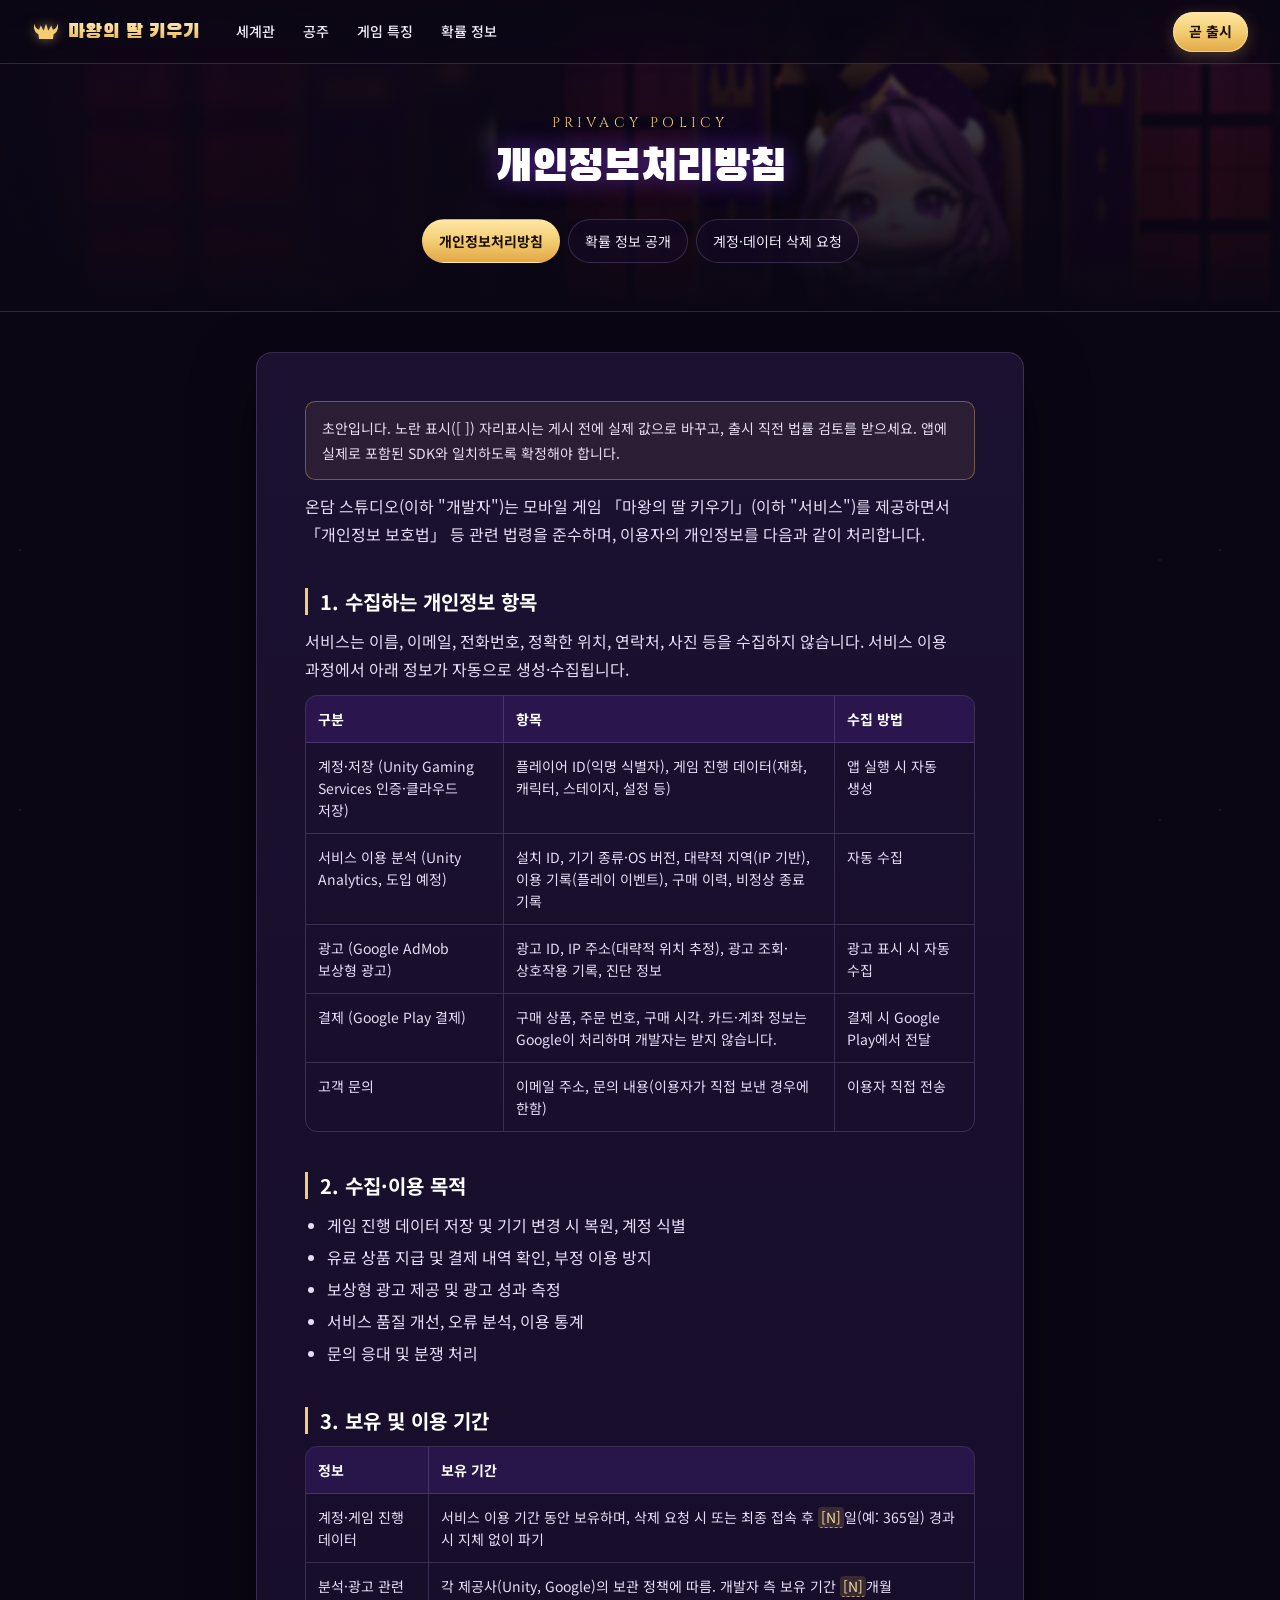
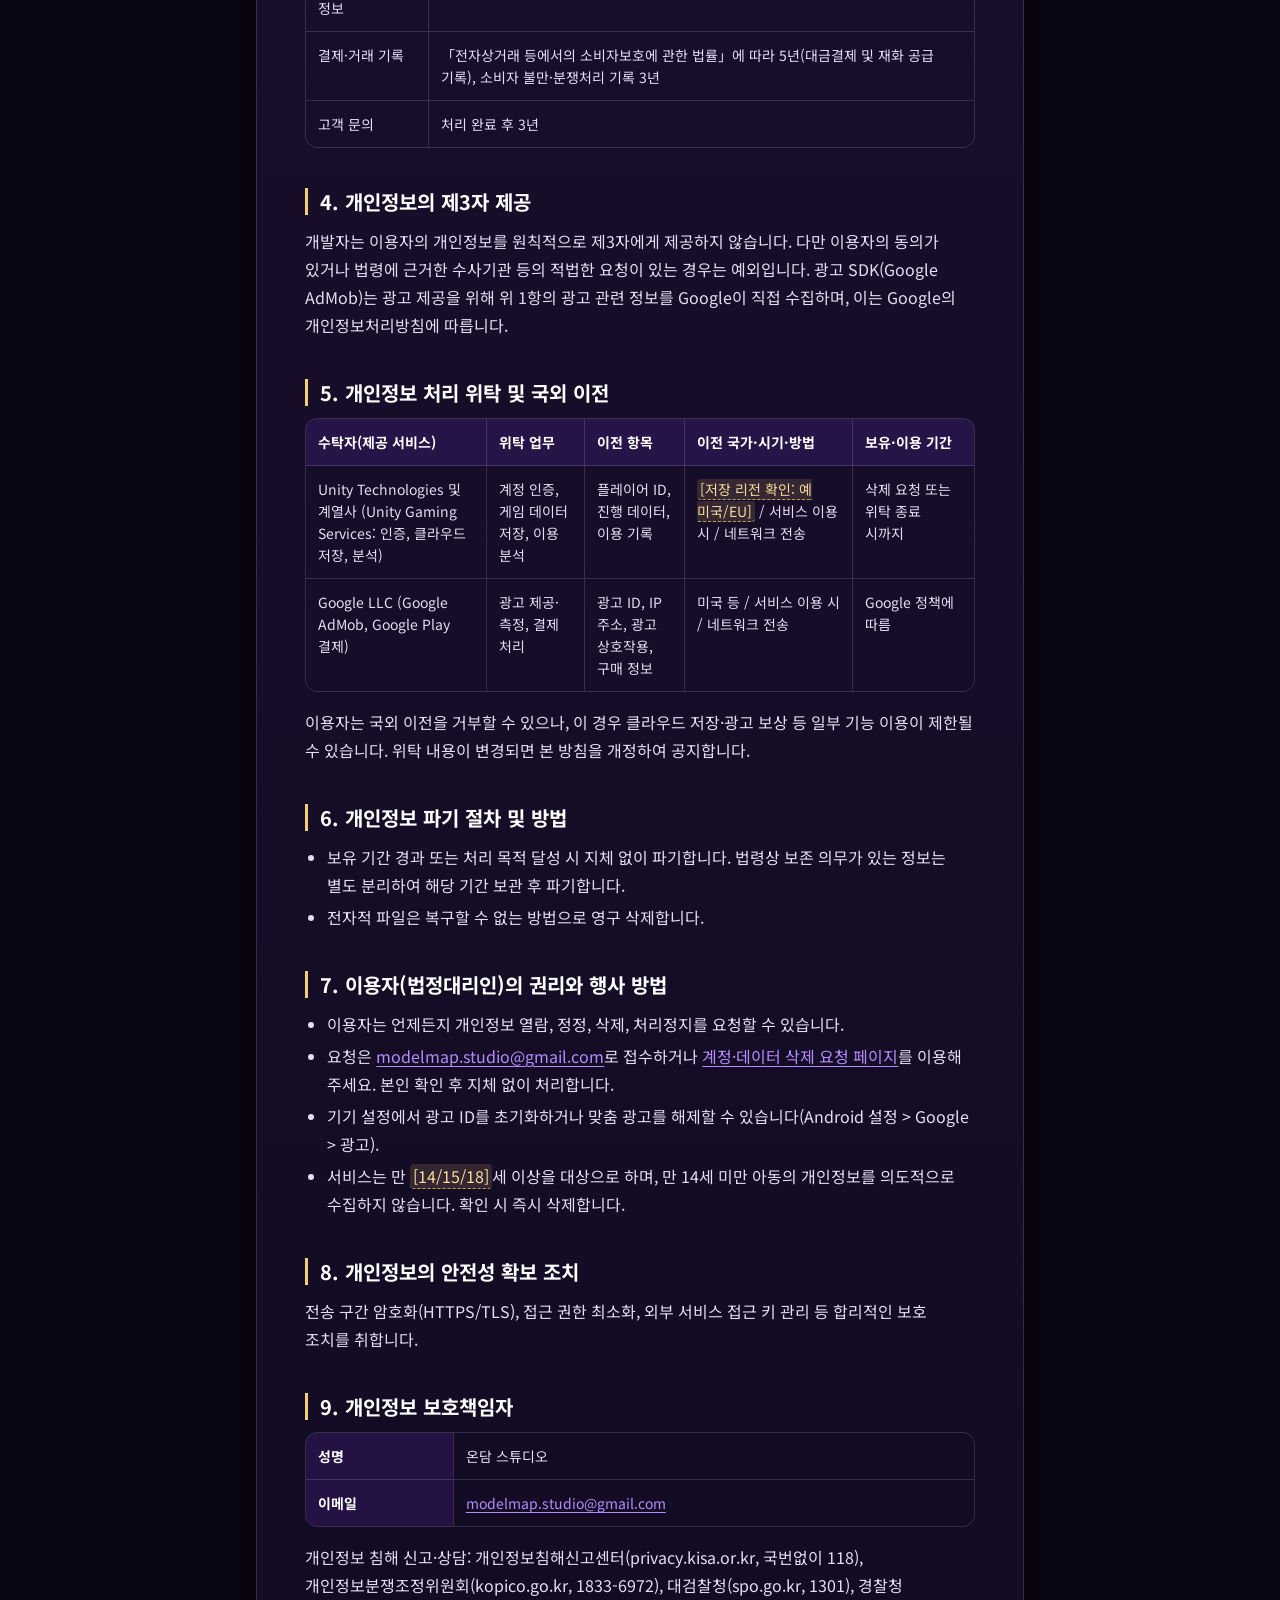
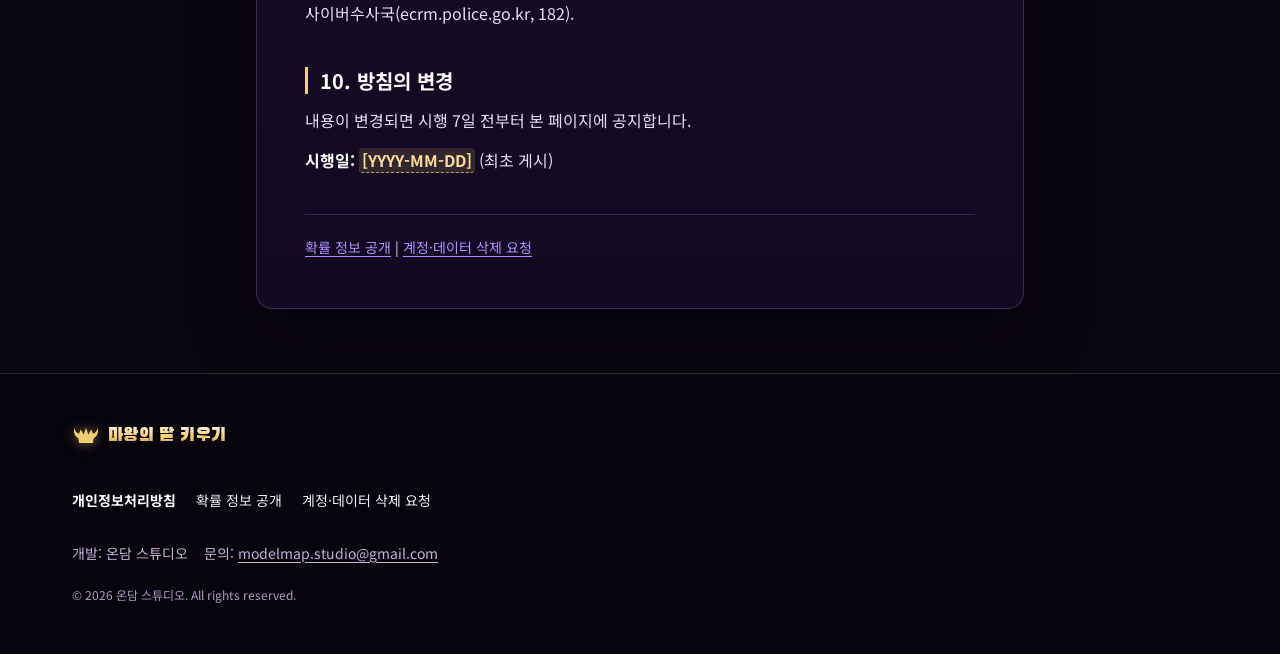
==== privacy.html @ dd0bdca5 "마왕의 딸 키우기 공식 사이트 첫 게시 Co-Authored-By: Claude Opus 5.5 <noreply@anthropic.com>" ====
<!doctype html>
<html lang="ko">
<head>
<meta charset="utf-8">
<meta name="viewport" content="width=device-width,initial-scale=1">
<meta name="color-scheme" content="dark">
<meta name="theme-color" content="#0b0614">
<title>개인정보처리방침 - 마왕의 딸 키우기</title>
<link rel="preconnect" href="https://fonts.googleapis.com">
<link rel="preconnect" href="https://fonts.gstatic.com" crossorigin>
<link rel="stylesheet" href="https://fonts.googleapis.com/css2?family=Black+Han+Sans&amp;family=Cinzel:wght@600&amp;family=Noto+Sans+KR:wght@400;500;700&amp;display=swap">
<link rel="stylesheet" href="style.css">
</head>
<body>
<a class="skip-link" href="#doc">본문 바로가기</a>
<div class="stardust" aria-hidden="true"></div>

<header class="top-nav">
  <div class="top-nav__inner">
    <a class="brand" href="index.html" aria-label="마왕의 딸 키우기 홈">
      <svg viewBox="0 0 48 32" fill="currentColor" aria-hidden="true"><path d="M4 2c1 6 4 9 8 10l3-7 5 9 4-12 4 12 5-9 3 7c4-1 7-4 8-10 2 8-1 15-7 18l-1 8H12l-1-8C5 17 2 10 4 2z"/></svg>
      <span>마왕의 딸 키우기</span>
    </a>
    <nav aria-label="주 메뉴">
      <ul class="top-nav__menu">
        <li><a href="index.html#story">세계관</a></li>
        <li><a href="index.html#princess">공주</a></li>
        <li><a href="index.html#features">게임 특징</a></li>
        <li><a href="probability.html">확률 정보</a></li>
      </ul>
    </nav>
    <details class="nav-toggle">
      <summary aria-label="메뉴 열기"><svg viewBox="0 0 24 24" fill="none" stroke="currentColor" stroke-width="2" stroke-linecap="round" aria-hidden="true"><path d="M4 7h16M4 12h16M4 17h16"/></svg></summary>
      <ul>
        <li><a href="index.html">홈</a></li>
        <li><a href="index.html#features">게임 특징</a></li>
        <li><a href="probability.html">확률 정보</a></li>
        <li><a href="privacy.html">개인정보처리방침</a></li>
      </ul>
    </details>
    <div class="top-nav__cta"><a class="btn-gold" href="index.html#download">곧 출시</a></div>
  </div>
</header>

<main id="main">
  <section class="sub-kv" aria-labelledby="doc-title">
    <div class="sub-kv__bg"><img src="img/keyvisual.jpg" width="1920" height="1080" alt=""></div>
    <div class="wrap">
      <span class="sub-kv__en">Privacy Policy</span>
      <h1 id="doc-title" class="screen-title">개인정보처리방침</h1>
      <nav aria-label="정책 문서">
      <ul class="sub-tabs">
        <li><a href="privacy.html" aria-current="page">개인정보처리방침</a></li>
        <li><a href="probability.html">확률 정보 공개</a></li>
        <li><a href="delete-account.html">계정·데이터 삭제 요청</a></li>
      </ul>
      </nav>
    </div>
  </section>
  <div class="legal-wrap">
    <article id="doc" class="legal" aria-labelledby="doc-title">
<!-- 본문 시작: 1차본과 동일 (지정 자리표시 [개발자명]·[이메일]만 채움) -->
<p class="callout" role="note">초안입니다. 노란 표시([ ]) 자리표시는 게시 전에 실제 값으로 바꾸고, 출시 직전 법률 검토를 받으세요. 앱에 실제로 포함된 SDK와 일치하도록 확정해야 합니다.</p>
<p>온담 스튜디오(이하 "개발자")는 모바일 게임 「마왕의 딸 키우기」(이하 "서비스")를 제공하면서 「개인정보 보호법」 등 관련 법령을 준수하며, 이용자의 개인정보를 다음과 같이 처리합니다.</p>

<h2>1. 수집하는 개인정보 항목</h2>
<p>서비스는 이름, 이메일, 전화번호, 정확한 위치, 연락처, 사진 등을 수집하지 않습니다. 서비스 이용 과정에서 아래 정보가 자동으로 생성·수집됩니다.</p>
<div class="table-scroll" tabindex="0" role="region" aria-label="표"><table>
<tr><th>구분</th><th>항목</th><th>수집 방법</th></tr>
<tr><td>계정·저장 (Unity Gaming Services 인증·클라우드 저장)</td><td>플레이어 ID(익명 식별자), 게임 진행 데이터(재화, 캐릭터, 스테이지, 설정 등)</td><td>앱 실행 시 자동 생성</td></tr>
<tr><td>서비스 이용 분석 (Unity Analytics, 도입 예정)</td><td>설치 ID, 기기 종류·OS 버전, 대략적 지역(IP 기반), 이용 기록(플레이 이벤트), 구매 이력, 비정상 종료 기록</td><td>자동 수집</td></tr>
<tr><td>광고 (Google AdMob 보상형 광고)</td><td>광고 ID, IP 주소(대략적 위치 추정), 광고 조회·상호작용 기록, 진단 정보</td><td>광고 표시 시 자동 수집</td></tr>
<tr><td>결제 (Google Play 결제)</td><td>구매 상품, 주문 번호, 구매 시각. 카드·계좌 정보는 Google이 처리하며 개발자는 받지 않습니다.</td><td>결제 시 Google Play에서 전달</td></tr>
<tr><td>고객 문의</td><td>이메일 주소, 문의 내용(이용자가 직접 보낸 경우에 한함)</td><td>이용자 직접 전송</td></tr>
</table></div>

<h2>2. 수집·이용 목적</h2>
<ul><li>게임 진행 데이터 저장 및 기기 변경 시 복원, 계정 식별</li><li>유료 상품 지급 및 결제 내역 확인, 부정 이용 방지</li><li>보상형 광고 제공 및 광고 성과 측정</li><li>서비스 품질 개선, 오류 분석, 이용 통계</li><li>문의 응대 및 분쟁 처리</li></ul>

<h2>3. 보유 및 이용 기간</h2>
<div class="table-scroll" tabindex="0" role="region" aria-label="표"><table>
<tr><th>정보</th><th>보유 기간</th></tr>
<tr><td>계정·게임 진행 데이터</td><td>서비스 이용 기간 동안 보유하며, 삭제 요청 시 또는 최종 접속 후 <span class="ph">[N]</span>일(예: 365일) 경과 시 지체 없이 파기</td></tr>
<tr><td>분석·광고 관련 정보</td><td>각 제공사(Unity, Google)의 보관 정책에 따름. 개발자 측 보유 기간 <span class="ph">[N]</span>개월</td></tr>
<tr><td>결제·거래 기록</td><td>「전자상거래 등에서의 소비자보호에 관한 법률」에 따라 5년(대금결제 및 재화 공급 기록), 소비자 불만·분쟁처리 기록 3년</td></tr>
<tr><td>고객 문의</td><td>처리 완료 후 3년</td></tr>
</table></div>

<h2>4. 개인정보의 제3자 제공</h2>
<p>개발자는 이용자의 개인정보를 원칙적으로 제3자에게 제공하지 않습니다. 다만 이용자의 동의가 있거나 법령에 근거한 수사기관 등의 적법한 요청이 있는 경우는 예외입니다. 광고 SDK(Google AdMob)는 광고 제공을 위해 위 1항의 광고 관련 정보를 Google이 직접 수집하며, 이는 Google의 개인정보처리방침에 따릅니다.</p>

<h2>5. 개인정보 처리 위탁 및 국외 이전</h2>
<div class="table-scroll" tabindex="0" role="region" aria-label="표"><table class="wide">
<tr><th>수탁자(제공 서비스)</th><th>위탁 업무</th><th>이전 항목</th><th>이전 국가·시기·방법</th><th>보유·이용 기간</th></tr>
<tr><td>Unity Technologies 및 계열사 (Unity Gaming Services: 인증, 클라우드 저장, 분석)</td><td>계정 인증, 게임 데이터 저장, 이용 분석</td><td>플레이어 ID, 진행 데이터, 이용 기록</td><td><span class="ph">[저장 리전 확인: 예 미국/EU]</span> / 서비스 이용 시 / 네트워크 전송</td><td>삭제 요청 또는 위탁 종료 시까지</td></tr>
<tr><td>Google LLC (Google AdMob, Google Play 결제)</td><td>광고 제공·측정, 결제 처리</td><td>광고 ID, IP 주소, 광고 상호작용, 구매 정보</td><td>미국 등 / 서비스 이용 시 / 네트워크 전송</td><td>Google 정책에 따름</td></tr>
</table></div>
<p>이용자는 국외 이전을 거부할 수 있으나, 이 경우 클라우드 저장·광고 보상 등 일부 기능 이용이 제한될 수 있습니다. 위탁 내용이 변경되면 본 방침을 개정하여 공지합니다.</p>

<h2>6. 개인정보 파기 절차 및 방법</h2>
<ul><li>보유 기간 경과 또는 처리 목적 달성 시 지체 없이 파기합니다. 법령상 보존 의무가 있는 정보는 별도 분리하여 해당 기간 보관 후 파기합니다.</li><li>전자적 파일은 복구할 수 없는 방법으로 영구 삭제합니다.</li></ul>

<h2>7. 이용자(법정대리인)의 권리와 행사 방법</h2>
<ul><li>이용자는 언제든지 개인정보 열람, 정정, 삭제, 처리정지를 요청할 수 있습니다.</li><li>요청은 <a href="mailto:modelmap.studio@gmail.com">modelmap.studio@gmail.com</a>로 접수하거나 <a href="delete-account.html">계정·데이터 삭제 요청 페이지</a>를 이용해 주세요. 본인 확인 후 지체 없이 처리합니다.</li><li>기기 설정에서 광고 ID를 초기화하거나 맞춤 광고를 해제할 수 있습니다(Android 설정 &gt; Google &gt; 광고).</li><li>서비스는 만 <span class="ph">[14/15/18]</span>세 이상을 대상으로 하며, 만 14세 미만 아동의 개인정보를 의도적으로 수집하지 않습니다. 확인 시 즉시 삭제합니다.</li></ul>

<h2>8. 개인정보의 안전성 확보 조치</h2>
<p>전송 구간 암호화(HTTPS/TLS), 접근 권한 최소화, 외부 서비스 접근 키 관리 등 합리적인 보호 조치를 취합니다.</p>

<h2>9. 개인정보 보호책임자</h2>
<div class="table-scroll" tabindex="0" role="region" aria-label="표"><table><tr><th>성명</th><td>온담 스튜디오</td></tr><tr><th>이메일</th><td><a href="mailto:modelmap.studio@gmail.com">modelmap.studio@gmail.com</a></td></tr></table></div>
<p>개인정보 침해 신고·상담: 개인정보침해신고센터(privacy.kisa.or.kr, 국번없이 118), 개인정보분쟁조정위원회(kopico.go.kr, 1833-6972), 대검찰청(spo.go.kr, 1301), 경찰청 사이버수사국(ecrm.police.go.kr, 182).</p>

<h2>10. 방침의 변경</h2>
<p>내용이 변경되면 시행 7일 전부터 본 페이지에 공지합니다.</p>
<p><strong>시행일: <span class="ph">[YYYY-MM-DD]</span></strong> (최초 게시)</p>
<p class="doc-links"><a href="probability.html">확률 정보 공개</a> | <a href="delete-account.html">계정·데이터 삭제 요청</a></p>
<!-- 본문 끝 -->
    </article>
  </div>
</main>

<footer class="site-footer">
  <div class="site-footer__inner">
    <a class="brand" href="index.html" aria-label="마왕의 딸 키우기 홈">
      <svg viewBox="0 0 48 32" fill="currentColor" aria-hidden="true"><path d="M4 2c1 6 4 9 8 10l3-7 5 9 4-12 4 12 5-9 3 7c4-1 7-4 8-10 2 8-1 15-7 18l-1 8H12l-1-8C5 17 2 10 4 2z"/></svg>
      <span>마왕의 딸 키우기</span>
    </a>
    <nav aria-label="정책 문서 바로가기">
      <ul>
        <li><a href="privacy.html">개인정보처리방침</a></li>
        <li><a href="probability.html">확률 정보 공개</a></li>
        <li><a href="delete-account.html">계정·데이터 삭제 요청</a></li>
      </ul>
    </nav>
    <p class="biz"><span>개발: 온담 스튜디오</span><span>문의: <a href="mailto:modelmap.studio@gmail.com">modelmap.studio@gmail.com</a></span></p>
    <p class="copy">© 2026 온담 스튜디오. All rights reserved.</p>
  </div>
</footer>
</body>
</html>
---- style.css ----
/* 마왕의 딸 키우기 공식 사이트 v2
   구성: 한국 모바일 게임 공식 사이트 패턴(세븐나이츠 키우기·블루 아카이브·메이플스토리M 실측, BENCHMARK_WEB_V2.md)
   간격·타이포 스케일·접근성: 당근 SEED 토큰(1차본 BENCHMARK_WEB.md 재사용)
   테마: 다크 단일(의도적 선택. 이유는 BENCHMARK_WEB_V2.md 4절) */

:root {
  color-scheme: dark;

  /* SEED dimension */
  --x1: 4px; --x2: 8px; --x3: 12px; --x4: 16px; --x5: 20px; --x6: 24px;
  --x8: 32px; --x10: 40px; --x12: 48px; --x16: 64px;
  --gutter: 16px;            /* SEED spacing-x.global-gutter */
  --nav-h: 56px;             /* SEED top-navigation */
  --r2: 8px; --r3: 12px; --r4: 16px; --r-full: 9999px;

  /* SEED font-size / line-height (px→rem) */
  --t2: .75rem; --t4: .875rem; --t5: 1rem; --t6: 1.125rem; --t7: 1.25rem;
  --t9: 1.5rem; --t10: 1.625rem; --t12: 2rem; --t13: 2.5rem;
  --lh-t4: 1.1875rem; --lh-t5: 1.375rem; --lh-t6: 1.5rem;

  --font-body: "Noto Sans KR", -apple-system, BlinkMacSystemFont, "Apple SD Gothic Neo", "Malgun Gothic", sans-serif;
  --font-display: "Black Han Sans", "Noto Sans KR", "Malgun Gothic", sans-serif;
  --font-serif-en: "Cinzel", Georgia, serif;

  /* 색: 게임 화면(왕좌의 방) 실측 톤. 대비는 BENCHMARK_WEB_V2.md 5절 */
  --bg-0: #0b0614;           /* 페이지 바닥 */
  --bg-1: #140b24;           /* 섹션 교차 */
  --bg-2: #1d1233;           /* 패널 */
  --line: rgba(214, 190, 255, .18);
  --fg: #f1ecfa;             /* 본문 17.25:1 */
  --fg-muted: #bfb3d6;       /* 보조 10.12:1 */
  --gold: #f4cd72;           /* 강조 13.16:1 */
  --gold-deep: #c9892b;
  --violet: #b48cff;         /* 링크 7.75:1 */
  --violet-deep: #6d35d9;
  --ember: #ff6b5a;          /* 창문 불빛 */
  --ring: #f4cd72;
  --ease: cubic-bezier(.35, 0, .35, 1);
}

*, *::before, *::after { box-sizing: border-box; }
html { scroll-behavior: smooth; scroll-padding-top: calc(var(--nav-h) + 8px); -webkit-text-size-adjust: 100%; }
body {
  margin: 0; min-height: 100dvh; overflow-x: hidden;
  background: var(--bg-0); color: var(--fg);
  font-family: var(--font-body); font-size: var(--t5); line-height: 1.6;
  word-break: keep-all; overflow-wrap: anywhere;
}
img { max-width: 100%; height: auto; display: block; }
a { color: var(--violet); text-underline-offset: 3px; transition: color .15s var(--ease); cursor: pointer; }
a:hover { color: #d4bcff; }
:focus-visible { outline: 2px solid var(--ring); outline-offset: 3px; border-radius: 4px; }
.sr-only { position: absolute; width: 1px; height: 1px; padding: 0; margin: -1px; overflow: hidden; clip: rect(0 0 0 0); white-space: nowrap; border: 0; }

.skip-link { position: absolute; left: var(--gutter); top: -100px; z-index: 100; padding: var(--x3) var(--x4); background: var(--gold); color: #1a0f00; font-weight: 700; border-radius: var(--r2); }
.skip-link:focus { top: var(--x2); }

/* ── 별가루 배경(고정) ── */
.stardust {
  position: fixed; inset: 0; z-index: 0; pointer-events: none;
  background-image:
    radial-gradient(1.5px 1.5px at 20px 30px, rgba(255,255,255,.75), transparent 60%),
    radial-gradient(1px 1px at 120px 80px, rgba(244,205,114,.8), transparent 60%),
    radial-gradient(1.2px 1.2px at 200px 160px, rgba(200,170,255,.8), transparent 60%),
    radial-gradient(1px 1px at 60px 210px, rgba(255,255,255,.6), transparent 60%),
    radial-gradient(1.6px 1.6px at 260px 40px, rgba(255,255,255,.5), transparent 60%);
  background-size: 300px 260px;
  opacity: .45;
  animation: twinkle 6s ease-in-out infinite alternate;
}
@keyframes twinkle { from { opacity: .25; } to { opacity: .55; } }
main, .site-footer, .top-nav { position: relative; z-index: 1; }

/* ── 상단 내비 (세나키·블루아카: 로고 좌측, 메뉴, 우측 스토어 버튼) ── */
.top-nav {
  position: fixed; inset: 0 0 auto 0; z-index: 50; height: var(--nav-h);
  background: linear-gradient(180deg, rgba(11,6,20,.92), rgba(11,6,20,.72));
  backdrop-filter: blur(10px); -webkit-backdrop-filter: blur(10px);
  border-bottom: 1px solid var(--line);
}
.top-nav__inner { max-width: 1280px; height: 100%; margin: 0 auto; padding: 0 var(--gutter); display: flex; align-items: center; gap: var(--x6); }
.brand { display: inline-flex; align-items: center; gap: var(--x2); text-decoration: none; color: var(--fg); min-height: 44px; flex-shrink: 0; }
.brand svg { width: 28px; height: 28px; color: var(--gold); filter: drop-shadow(0 0 6px rgba(244,205,114,.5)); }
.brand span { font-family: var(--font-display); font-size: var(--t7); letter-spacing: .02em; background: linear-gradient(180deg, #fff3d0, var(--gold) 55%, var(--gold-deep)); -webkit-background-clip: text; background-clip: text; color: transparent; }
.top-nav__menu { display: flex; gap: var(--x1); margin: 0; padding: 0; list-style: none; }
.top-nav__menu a { display: inline-flex; align-items: center; min-height: 44px; padding: 0 var(--x3); color: var(--fg); text-decoration: none; font-weight: 500; font-size: var(--t4); position: relative; }
.top-nav__menu a::after { content: ""; position: absolute; left: var(--x3); right: var(--x3); bottom: 8px; height: 2px; background: var(--gold); transform: scaleX(0); transition: transform .2s var(--ease); }
.top-nav__menu a:hover { color: var(--gold); }
.top-nav__menu a:hover::after, .top-nav__menu a[aria-current="page"]::after { transform: scaleX(1); }
.top-nav__cta { margin-left: auto; }
.nav-toggle { display: none; }

/* ── 스토어 버튼 ── */
.store-row { display: flex; flex-wrap: wrap; gap: var(--x2); align-items: center; }
.store-btn {
  display: inline-flex; align-items: center; gap: var(--x3); min-height: 52px; padding: var(--x2) var(--x5) var(--x2) var(--x4);
  border-radius: var(--r3); text-decoration: none; color: #fff; background: #000; border: 1px solid rgba(255,255,255,.35);
  line-height: 1.15; cursor: pointer; transition: transform .15s var(--ease), border-color .15s var(--ease);
}
.store-btn:hover { color: #fff; border-color: var(--gold); transform: translateY(-1px); }
.store-btn svg { width: 24px; height: 24px; flex-shrink: 0; }
.store-btn small { display: block; font-size: var(--t2); color: #d9d2e6; }
.store-btn strong { display: block; font-size: var(--t6); font-weight: 700; }
.store-btn[aria-disabled="true"] { cursor: default; }
.store-btn[aria-disabled="true"]:hover { transform: none; }
.store-btn .soon { margin-left: var(--x2); padding: 2px var(--x2); border-radius: var(--r-full); background: var(--gold); color: #1a0f00; font-size: var(--t2); font-weight: 700; }
.btn-gold {
  display: inline-flex; align-items: center; justify-content: center; gap: var(--x2); min-height: 40px; padding: 0 var(--x4);
  border-radius: var(--r-full); font-weight: 700; font-size: var(--t4); text-decoration: none; color: #1a0f00;
  background: linear-gradient(180deg, #ffe7a6, var(--gold) 50%, #e2a845); box-shadow: 0 0 0 1px rgba(255,231,166,.6) inset, 0 4px 16px rgba(244,205,114,.25);
}
.btn-gold:hover { color: #1a0f00; filter: brightness(1.06); }

/* ── 키 비주얼 ── */
.kv { position: relative; min-height: min(100svh, 1080px); display: flex; align-items: center; overflow: hidden; isolation: isolate; }
.kv__bg { position: absolute; inset: 0; z-index: -2; }
.kv__bg img { width: 100%; height: 100%; object-fit: cover; object-position: 78% center; animation: kv-zoom 18s ease-out both; }
@keyframes kv-zoom { from { transform: scale(1.08); } to { transform: scale(1); } }
.kv::before { /* 좌측 가독성 그라데이션 + 비네트 */
  content: ""; position: absolute; inset: 0; z-index: -1;
  background:
    linear-gradient(90deg, rgba(11,6,20,.96) 0%, rgba(11,6,20,.82) 30%, rgba(11,6,20,.25) 58%, rgba(11,6,20,0) 75%),
    linear-gradient(0deg, var(--bg-0) 0%, rgba(11,6,20,0) 28%),
    radial-gradient(120% 90% at 70% 40%, transparent 55%, rgba(5,2,10,.7) 100%);
}
.kv::after { /* 보라 마력 빛 번짐 */
  content: ""; position: absolute; z-index: -1; width: 70vmax; height: 70vmax; left: -20vmax; top: 10%;
  background: radial-gradient(closest-side, rgba(124,58,237,.35), rgba(124,58,237,0));
  filter: blur(10px); animation: aura 8s ease-in-out infinite alternate; pointer-events: none;
}
@keyframes aura { from { transform: translate(0, 0) scale(1); opacity: .7; } to { transform: translate(4vmax, -3vmax) scale(1.1); opacity: 1; } }
.kv__inner { width: 100%; max-width: 1280px; margin: 0 auto; padding: calc(var(--nav-h) + var(--x10)) var(--gutter) var(--x16); }
.kv__copy { max-width: 600px; }
.kv__eyebrow { display: inline-flex; align-items: center; gap: var(--x2); margin: 0 0 var(--x4); font-family: var(--font-serif-en); font-size: var(--t4); letter-spacing: .24em; color: var(--gold); text-transform: uppercase; }
.kv__eyebrow::before, .kv__eyebrow::after { content: ""; width: 28px; height: 1px; background: linear-gradient(90deg, transparent, var(--gold)); }
.kv__eyebrow::after { transform: scaleX(-1); }

.logo { margin: 0; font-family: var(--font-display); font-weight: 400; line-height: .95; letter-spacing: -.01em; }
.logo__emblem { display: block; width: 72px; height: 48px; margin: 0 0 var(--x2); color: var(--gold); filter: drop-shadow(0 0 12px rgba(244,205,114,.6)); }
.logo__a, .logo__b { display: block; }
.logo__a {
  font-size: clamp(3.25rem, 9vw, 7rem);
  background: linear-gradient(180deg, #fff8e0 0%, #ffe39a 38%, #f0b443 62%, #b8701c 100%);
  -webkit-background-clip: text; background-clip: text; color: transparent;
  filter: drop-shadow(0 2px 0 #4a1d00) drop-shadow(0 0 2px #2b0c3d) drop-shadow(0 6px 18px rgba(124,58,237,.65));
}
.logo__b {
  margin-top: var(--x2); font-size: clamp(2.5rem, 6.4vw, 5rem);
  background: linear-gradient(180deg, #ffffff 0%, #e6d6ff 50%, #a77cff 100%);
  -webkit-background-clip: text; background-clip: text; color: transparent;
  filter: drop-shadow(0 2px 0 #2a0f55) drop-shadow(0 6px 18px rgba(124,58,237,.7));
}
.kv__slogan { margin: var(--x6) 0 var(--x2); font-size: clamp(1.125rem, 2.2vw, 1.5rem); font-weight: 700; line-height: 1.45; color: #fff; text-shadow: 0 2px 12px rgba(0,0,0,.8); }
.kv__lead { margin: 0 0 var(--x8); color: var(--fg-muted); max-width: 30rem; text-shadow: 0 1px 8px rgba(0,0,0,.9); }
.kv__scroll { position: absolute; left: 50%; bottom: var(--x6); transform: translateX(-50%); display: grid; justify-items: center; gap: var(--x1); color: var(--gold); text-decoration: none; font-family: var(--font-serif-en); font-size: var(--t2); letter-spacing: .3em; min-height: 44px; }
.kv__scroll svg { width: 28px; height: 28px; animation: bob 1.8s ease-in-out infinite; }
@keyframes bob { 0%, 100% { transform: translateY(0); } 50% { transform: translateY(6px); } }

/* 떠오르는 마력 입자 */
.embers { position: absolute; inset: 0; z-index: -1; pointer-events: none; overflow: hidden; }
.embers i { position: absolute; bottom: -10px; width: 6px; height: 6px; border-radius: 50%; background: radial-gradient(circle, #f6dcff, #a96bff 60%, transparent 70%); box-shadow: 0 0 10px #a96bff; opacity: 0; animation: rise linear infinite; }
.embers i:nth-child(1) { left: 8%;  animation-duration: 11s; animation-delay: 0s; }
.embers i:nth-child(2) { left: 22%; animation-duration: 14s; animation-delay: 3s; width: 4px; height: 4px; }
.embers i:nth-child(3) { left: 38%; animation-duration: 12s; animation-delay: 6s; }
.embers i:nth-child(4) { left: 55%; animation-duration: 16s; animation-delay: 1s; width: 4px; height: 4px; background: radial-gradient(circle, #fff3c9, #f4cd72 60%, transparent 70%); box-shadow: 0 0 10px #f4cd72; }
.embers i:nth-child(5) { left: 68%; animation-duration: 13s; animation-delay: 4s; }
.embers i:nth-child(6) { left: 82%; animation-duration: 15s; animation-delay: 7s; width: 5px; height: 5px; background: radial-gradient(circle, #fff3c9, #f4cd72 60%, transparent 70%); box-shadow: 0 0 10px #f4cd72; }
.embers i:nth-child(7) { left: 93%; animation-duration: 12s; animation-delay: 2s; width: 3px; height: 3px; }
@keyframes rise { 0% { transform: translateY(0); opacity: 0; } 10% { opacity: .9; } 85% { opacity: .6; } 100% { transform: translateY(-105vh) translateX(30px); opacity: 0; } }

/* ── 섹션 공통 ── */
.sec { position: relative; padding: clamp(64px, 10vw, 128px) 0; overflow: hidden; }
.sec--alt { background: linear-gradient(180deg, var(--bg-0), var(--bg-1) 18%, var(--bg-1) 82%, var(--bg-0)); }
.wrap { max-width: 1200px; margin: 0 auto; padding: 0 var(--gutter); }
.sec-head { text-align: center; margin: 0 auto clamp(40px, 6vw, 72px); max-width: 44rem; }
.sec-head__en { display: block; font-family: var(--font-serif-en); font-size: var(--t4); letter-spacing: .32em; color: var(--gold); text-transform: uppercase; margin-bottom: var(--x3); }
.sec-head h2 { margin: 0; font-family: var(--font-display); font-weight: 400; font-size: clamp(2rem, 4.6vw, 3.25rem); line-height: 1.15; color: #fff; text-shadow: 0 0 24px rgba(124,58,237,.55); }
.sec-head p { margin: var(--x4) 0 0; color: var(--fg-muted); font-size: var(--t6); line-height: 1.7; }
.ornament { display: block; width: 180px; height: 16px; margin: var(--x4) auto 0; color: var(--gold); opacity: .9; }

/* ── 세계관 ── */
.story { text-align: center; }
.story::before { /* 붉은 창문 빛 */
  content: ""; position: absolute; left: 50%; top: 40%; width: min(900px, 120vw); height: 500px; transform: translate(-50%, -50%);
  background: radial-gradient(closest-side, rgba(255,107,90,.18), rgba(124,58,237,.12) 55%, transparent); pointer-events: none;
}
.story__text { position: relative; max-width: 40rem; margin: 0 auto; font-size: clamp(1.0625rem, 1.8vw, 1.25rem); line-height: 2; color: #e6dcf5; }
.story__text strong { color: var(--gold); font-weight: 700; }
.story__quote { position: relative; margin: var(--x10) auto 0; font-family: var(--font-display); font-size: clamp(1.5rem, 3.4vw, 2.25rem); line-height: 1.35; color: #fff; text-shadow: 0 0 20px rgba(244,205,114,.45); }

/* ── 공주 소개 (세나키 캐릭터 페이지 구성: 큰 이름 + 태그 + 설명 + 큰 일러스트 + 하단 선택기) ── */
.hero-char { display: grid; gap: var(--x8); align-items: center; }
.hero-char__name { margin: 0; font-family: var(--font-display); font-weight: 400; font-size: clamp(3rem, 8vw, 5.5rem); line-height: 1; background: linear-gradient(180deg, #f1e4ff, #b48cff 60%, #7c3aed); -webkit-background-clip: text; background-clip: text; color: transparent; filter: drop-shadow(0 4px 20px rgba(124,58,237,.55)); }
.tags { display: flex; flex-wrap: wrap; gap: var(--x2); margin: var(--x5) 0; padding: 0; list-style: none; }
.tags li { display: inline-flex; align-items: center; gap: var(--x1); min-height: 32px; padding: 0 var(--x3); border-radius: var(--r-full); border: 1px solid rgba(244,205,114,.55); color: var(--gold); font-size: var(--t4); font-weight: 700; background: rgba(244,205,114,.08); }
.hero-char__desc { margin: 0 0 var(--x4); color: #e6dcf5; line-height: 1.85; }
.hero-char__desc + .hero-char__desc { color: var(--fg-muted); }

.stage { position: relative; aspect-ratio: 640 / 900; max-width: 520px; width: 100%; margin: 0 auto; }
.stage::before { /* 마법진 빛 */
  content: ""; position: absolute; inset: 8% -6% -4%; z-index: 0; border-radius: 50%;
  background: radial-gradient(closest-side, rgba(180,140,255,.45), rgba(124,58,237,.18) 60%, transparent);
  filter: blur(8px);
}
.stage__frame { position: relative; z-index: 1; height: 100%; border-radius: 200px 200px var(--r4) var(--r4); overflow: hidden; border: 1px solid rgba(244,205,114,.45); box-shadow: 0 0 0 6px rgba(20,11,36,.85), 0 0 0 7px rgba(244,205,114,.25), 0 30px 60px rgba(0,0,0,.6); }
.stage__frame img { position: absolute; inset: 0; width: 100%; height: 100%; object-fit: cover; opacity: 0; transition: opacity .45s var(--ease); }
.stage__frame::after { content: ""; position: absolute; inset: 0; background: linear-gradient(0deg, rgba(11,6,20,.55), transparent 30%); pointer-events: none; }

.picker { position: absolute; width: 1px; height: 1px; opacity: 0; }
#pk-default:checked ~ .hero-char .img-default,
#pk-blackrose:checked ~ .hero-char .img-blackrose,
#pk-hanbok:checked ~ .hero-char .img-hanbok { opacity: 1; }
.thumbs { display: flex; gap: var(--x3); margin-top: var(--x8); flex-wrap: wrap; }
.thumbs label { display: grid; justify-items: center; gap: var(--x1); cursor: pointer; font-size: var(--t4); color: var(--fg-muted); min-width: 76px; }
.thumbs .t { width: 72px; height: 72px; border-radius: 50%; overflow: hidden; border: 2px solid rgba(214,190,255,.3); background: var(--bg-2); transition: border-color .15s var(--ease), transform .15s var(--ease), box-shadow .15s var(--ease); }
.thumbs .t img { width: 100%; height: 100%; object-fit: cover; object-position: 50% 18%; transform: scale(1.5); transform-origin: 50% 20%; }
.thumbs label:hover .t { transform: translateY(-2px); }
#pk-default:checked ~ .hero-char label[for="pk-default"],
#pk-blackrose:checked ~ .hero-char label[for="pk-blackrose"],
#pk-hanbok:checked ~ .hero-char label[for="pk-hanbok"] { color: var(--gold); font-weight: 700; }
#pk-default:checked ~ .hero-char label[for="pk-default"] .t,
#pk-blackrose:checked ~ .hero-char label[for="pk-blackrose"] .t,
#pk-hanbok:checked ~ .hero-char label[for="pk-hanbok"] .t { border-color: var(--gold); box-shadow: 0 0 16px rgba(244,205,114,.55); }
#pk-default:focus-visible ~ .hero-char label[for="pk-default"] .t,
#pk-blackrose:focus-visible ~ .hero-char label[for="pk-blackrose"] .t,
#pk-hanbok:focus-visible ~ .hero-char label[for="pk-hanbok"] .t { outline: 2px solid var(--ring); outline-offset: 3px; }
.outfit-name { display: none; margin: var(--x4) 0 0; font-size: var(--t4); color: var(--fg-muted); }
#pk-default:checked ~ .hero-char .on-default,
#pk-blackrose:checked ~ .hero-char .on-blackrose,
#pk-hanbok:checked ~ .hero-char .on-hanbok { display: block; }
.outfit-name b { color: var(--fg); }

/* ── 특징: 큰 이미지 + 문구 교차 (세나키 '특징' 페이지 구성) ── */
.feat { display: grid; gap: var(--x8); align-items: center; }
.feat + .feat { margin-top: clamp(72px, 10vw, 128px); }
.feat__media { position: relative; margin: 0; }
.feat__media::before { content: ""; position: absolute; inset: -10% -6%; z-index: 0; background: radial-gradient(closest-side, rgba(124,58,237,.35), transparent); filter: blur(6px); }
.feat__media img { position: relative; z-index: 1; width: 100%; border-radius: var(--r4); border: 1px solid var(--line); box-shadow: 0 24px 60px rgba(0,0,0,.6); }
.feat__media::after { /* 금테 모서리 장식 */
  content: ""; position: absolute; z-index: 2; inset: -8px; border-radius: 22px; pointer-events: none;
  background:
    linear-gradient(var(--gold), var(--gold)) top left / 36px 2px no-repeat,
    linear-gradient(var(--gold), var(--gold)) top left / 2px 36px no-repeat,
    linear-gradient(var(--gold), var(--gold)) bottom right / 36px 2px no-repeat,
    linear-gradient(var(--gold), var(--gold)) bottom right / 2px 36px no-repeat;
  opacity: .85;
}
.feat__num { display: block; font-family: var(--font-serif-en); font-size: clamp(3rem, 6vw, 4.5rem); line-height: 1; color: transparent; -webkit-text-stroke: 1px rgba(244,205,114,.7); letter-spacing: .04em; }
.feat__copy h3 { margin: var(--x3) 0 var(--x4); font-family: var(--font-display); font-weight: 400; font-size: clamp(1.75rem, 3.6vw, 2.5rem); line-height: 1.25; color: #fff; }
.feat__copy h3 em { font-style: normal; color: var(--gold); }
.feat__copy p { margin: 0 0 var(--x3); color: #e0d6ef; line-height: 1.85; }
.feat__list { margin: var(--x5) 0 0; padding: 0; list-style: none; display: grid; gap: var(--x2); }
.feat__list li { position: relative; padding-left: var(--x6); color: var(--fg-muted); font-size: var(--t4); line-height: 1.6; }
.feat__list li::before { content: ""; position: absolute; left: 4px; top: .5em; width: 8px; height: 8px; transform: rotate(45deg); background: var(--gold); box-shadow: 0 0 8px rgba(244,205,114,.8); }

/* 코스튬 와이드 배너 */
.wardrobe { margin-top: clamp(72px, 10vw, 128px); }
.wardrobe__media { position: relative; margin: 0; border-radius: var(--r4); overflow: hidden; border: 1px solid rgba(244,205,114,.4); box-shadow: 0 30px 70px rgba(0,0,0,.6), 0 0 40px rgba(124,58,237,.25); }
.wardrobe__media img { width: 100%; }
.wardrobe__media::after { content: ""; position: absolute; inset: 0; background: linear-gradient(0deg, rgba(11,6,20,.92) 0%, rgba(11,6,20,.2) 40%, transparent 60%); pointer-events: none; }
.wardrobe__names { position: absolute; z-index: 1; left: 0; right: 0; bottom: 0; display: grid; grid-template-columns: repeat(5, 1fr); margin: 0; padding: 0 0 var(--x3); list-style: none; text-align: center; font-weight: 700; font-size: var(--t4); color: #fff; text-shadow: 0 1px 6px #000; }
.wardrobe__copy { text-align: center; max-width: 40rem; margin: var(--x8) auto 0; }
.wardrobe__copy h3 { margin: 0 0 var(--x3); font-family: var(--font-display); font-weight: 400; font-size: clamp(1.75rem, 3.6vw, 2.5rem); line-height: 1.25; color: #fff; }
.wardrobe__copy h3 em { font-style: normal; color: var(--gold); }
.wardrobe__copy p { margin: 0; color: #e0d6ef; line-height: 1.85; }
.dev-note { margin: var(--x3) 0 0; font-size: var(--t2); color: var(--fg-muted); }

/* ── 하단 CTA ── */
.cta { position: relative; text-align: center; padding: clamp(80px, 12vw, 140px) 0; overflow: hidden; isolation: isolate; }
.cta__bg { position: absolute; inset: 0; z-index: -2; }
.cta__bg img { width: 100%; height: 100%; object-fit: cover; object-position: 70% 35%; filter: saturate(1.1); }
.cta::before { content: ""; position: absolute; inset: 0; z-index: -1; background: linear-gradient(180deg, var(--bg-0) 0%, rgba(11,6,20,.78) 30%, rgba(11,6,20,.78) 70%, var(--bg-0) 100%); }
.cta h2 { margin: 0; font-family: var(--font-display); font-weight: 400; font-size: clamp(2rem, 5vw, 3.5rem); line-height: 1.2; color: #fff; text-shadow: 0 0 30px rgba(124,58,237,.8); }
.cta h2 em { font-style: normal; background: linear-gradient(180deg, #fff3d0, var(--gold) 55%, var(--gold-deep)); -webkit-background-clip: text; background-clip: text; color: transparent; }
.cta p { margin: var(--x4) 0 var(--x8); color: #e6dcf5; }
.cta .store-row { justify-content: center; }
.cta__mail { margin: var(--x6) 0 0; font-size: var(--t4); color: var(--fg-muted); }

/* ── 푸터 (한국 게임사 공식 사이트: 정책 링크 + 사업자 표기 + 저작권) ── */
.site-footer { background: #07040d; border-top: 1px solid var(--line); padding: var(--x10) 0 var(--x12); font-size: var(--t4); line-height: var(--lh-t5); color: var(--fg-muted); }
.site-footer__inner { max-width: 1200px; margin: 0 auto; padding: 0 var(--gutter); display: grid; gap: var(--x5); }
.site-footer .brand span { font-size: var(--t6); }
.site-footer nav ul { display: flex; flex-wrap: wrap; gap: 0 var(--x5); margin: 0; padding: 0; list-style: none; }
.site-footer nav a { display: inline-flex; align-items: center; min-height: 44px; color: var(--fg); text-decoration: none; }
.site-footer nav a:hover { color: var(--gold); text-decoration: underline; }
.site-footer nav li:first-child a { font-weight: 700; color: #fff; }
.biz { margin: 0; display: flex; flex-wrap: wrap; gap: var(--x1) var(--x4); }
.biz a { color: var(--fg-muted); }
.biz a:hover { color: var(--gold); }
.copy { margin: 0; font-size: var(--t2); color: #a99cc2; }

/* ── 정책 페이지 ── */
.sub-kv { position: relative; padding: calc(var(--nav-h) + var(--x12)) 0 var(--x12); text-align: center; overflow: hidden; isolation: isolate; border-bottom: 1px solid var(--line); }
.sub-kv__bg { position: absolute; inset: 0; z-index: -2; }
.sub-kv__bg img { width: 100%; height: 100%; object-fit: cover; object-position: 72% 30%; filter: blur(2px) saturate(1.1); transform: scale(1.05); }
.sub-kv::before { content: ""; position: absolute; inset: 0; z-index: -1; background: linear-gradient(180deg, rgba(11,6,20,.7), rgba(11,6,20,.88) 70%, var(--bg-0)); }
.sub-kv__en { display: block; font-family: var(--font-serif-en); font-size: var(--t4); letter-spacing: .3em; color: var(--gold); text-transform: uppercase; margin-bottom: var(--x2); }
.sub-kv .screen-title { margin: 0; font-family: var(--font-display); font-weight: 400; font-size: clamp(1.75rem, 4.4vw, 2.75rem); line-height: 1.2; color: #fff; text-shadow: 0 0 24px rgba(124,58,237,.6); }
.sub-tabs { display: flex; justify-content: center; flex-wrap: wrap; gap: var(--x2); margin: var(--x6) 0 0; padding: 0; list-style: none; }
.sub-tabs a { display: inline-flex; align-items: center; min-height: 44px; padding: 0 var(--x4); border-radius: var(--r-full); border: 1px solid var(--line); background: rgba(20,11,36,.7); color: var(--fg); text-decoration: none; font-size: var(--t4); }
.sub-tabs a:hover { border-color: var(--gold); color: var(--gold); }
.sub-tabs a[aria-current="page"] { background: linear-gradient(180deg, #ffe7a6, var(--gold) 50%, #e2a845); color: #1a0f00; border-color: transparent; font-weight: 700; }

.legal-wrap { max-width: 52rem; margin: 0 auto; padding: var(--x10) var(--gutter) var(--x16); }
.legal { background: linear-gradient(180deg, rgba(29,18,51,.92), rgba(20,11,36,.92)); border: 1px solid var(--line); border-radius: var(--r4); padding: clamp(20px, 4vw, 48px); box-shadow: 0 24px 60px rgba(0,0,0,.5); }
.legal h2 { margin: var(--x10) 0 var(--x3); padding-left: var(--x3); border-left: 3px solid var(--gold); font-size: var(--t7); line-height: 1.35; color: #fff; }
.legal h3 { margin: var(--x6) 0 var(--x2); font-size: var(--t6); line-height: var(--lh-t6); color: var(--gold); }
.legal p, .legal li { line-height: 1.75; color: #e6dcf5; }
.legal p { margin: 0 0 var(--x3); }
.legal ul, .legal ol { margin: 0 0 var(--x3); padding-left: 1.4em; }
.legal li + li { margin-top: var(--x1); }
.legal strong { color: #fff; }
.callout { margin: 0 0 var(--x6); padding: 14px var(--x4); border-radius: 10px; background: rgba(244,205,114,.08); border: 1px solid rgba(244,205,114,.35); color: #f3e2b8; font-size: var(--t4); line-height: var(--lh-t5); }
.legal td a[href^="mailto:"] { white-space: nowrap; }
.ph { padding: 0 3px; border-radius: 4px; background: rgba(244,205,114,.14); color: #f6dc9c; border-bottom: 1px dashed rgba(244,205,114,.7); }
.table-scroll { overflow-x: auto; margin: var(--x2) 0 var(--x4); border: 1px solid var(--line); border-radius: var(--r3); -webkit-overflow-scrolling: touch; }
.legal table { width: 100%; border-collapse: collapse; font-size: var(--t4); line-height: var(--lh-t5); }
.legal table.wide { min-width: 36rem; }
.legal th, .legal td { padding: var(--x3); text-align: left; vertical-align: top; border-bottom: 1px solid var(--line); color: #e6dcf5; }
.legal tr:last-child th, .legal tr:last-child td { border-bottom: 0; }
.legal th { background: rgba(124,58,237,.16); color: #fff; font-weight: 700; white-space: nowrap; }
.legal td + td, .legal th + td, .legal th + th { border-left: 1px solid var(--line); }
.doc-links { margin: var(--x10) 0 0 !important; padding-top: var(--x5); border-top: 1px solid var(--line); font-size: var(--t4); }

/* ── 반응형 (SEED breakpoints 480 / 768 / 1280) ── */
@media (min-width: 768px) {
  :root { --gutter: 24px; --nav-h: 64px; }
  .hero-char { grid-template-columns: 1.05fr 1fr; gap: var(--x12); }
  .feat { grid-template-columns: 1.25fr 1fr; gap: var(--x12); }
  .feat--rev .feat__media { order: 2; }
  .feat--rev { grid-template-columns: 1fr 1.25fr; }
}
@media (min-width: 1280px) { :root { --gutter: 32px; } }

@media (max-width: 899px) {
  .top-nav__menu { display: none; }
  .nav-toggle { display: block; margin-left: auto; position: relative; }
  .nav-toggle summary { list-style: none; display: grid; place-items: center; width: 44px; height: 44px; border-radius: var(--r2); cursor: pointer; color: var(--fg); }
  .nav-toggle summary::-webkit-details-marker { display: none; }
  .nav-toggle summary svg { width: 24px; height: 24px; }
  .nav-toggle[open] summary { background: rgba(255,255,255,.08); }
  .nav-toggle ul { position: absolute; right: 0; top: 52px; min-width: 200px; margin: 0; padding: var(--x2); list-style: none; background: #150c26; border: 1px solid var(--line); border-radius: var(--r3); box-shadow: 0 20px 40px rgba(0,0,0,.6); }
  .nav-toggle ul a { display: flex; align-items: center; min-height: 44px; padding: 0 var(--x3); color: var(--fg); text-decoration: none; border-radius: var(--r2); }
  .nav-toggle ul a:hover { background: rgba(255,255,255,.06); color: var(--gold); }
  .top-nav__cta { margin-left: 0; }
}
@media (max-width: 767px) {
  .kv { align-items: flex-end; }
  .kv__bg img { object-position: 50% 0; }
  .logo__emblem { display: none; }
  .kv__eyebrow { margin-bottom: var(--x2); }
  .logo__a { font-size: 3rem; }
  .logo__b { font-size: 2.25rem; margin-top: var(--x1); }
  .kv__slogan { margin-top: var(--x4); }
  .kv__lead { margin-bottom: var(--x5); font-size: var(--t4); }
  .kv::before {
    background:
      linear-gradient(0deg, var(--bg-0) 0%, rgba(11,6,20,.92) 34%, rgba(11,6,20,.35) 58%, rgba(11,6,20,0) 74%),
      radial-gradient(120% 80% at 50% 30%, transparent 55%, rgba(5,2,10,.6) 100%);
  }
  .kv__inner { padding-bottom: var(--x16); text-align: center; }
  .kv__copy { margin: 0 auto; }
  .logo__emblem { margin-left: auto; margin-right: auto; }
  .kv__lead { margin-left: auto; margin-right: auto; }
  .kv .store-row { justify-content: center; }
  .kv__scroll { display: none; }
  .hero-char__text { text-align: center; }
  .tags, .thumbs { justify-content: center; }
  .hero-char__media { order: -1; }
  .stage { max-width: 340px; }
  .feat__copy { text-align: left; }
  .wardrobe__names { font-size: var(--t2); }
  .top-nav__cta .btn-gold { padding: 0 var(--x3); }
  .site-footer nav ul { gap: 0 var(--x4); }
}

@media (prefers-reduced-motion: reduce) {
  *, *::before, *::after { animation-duration: .01ms !important; animation-iteration-count: 1 !important; transition-duration: .01ms !important; scroll-behavior: auto !important; }
  .embers { display: none; }
}
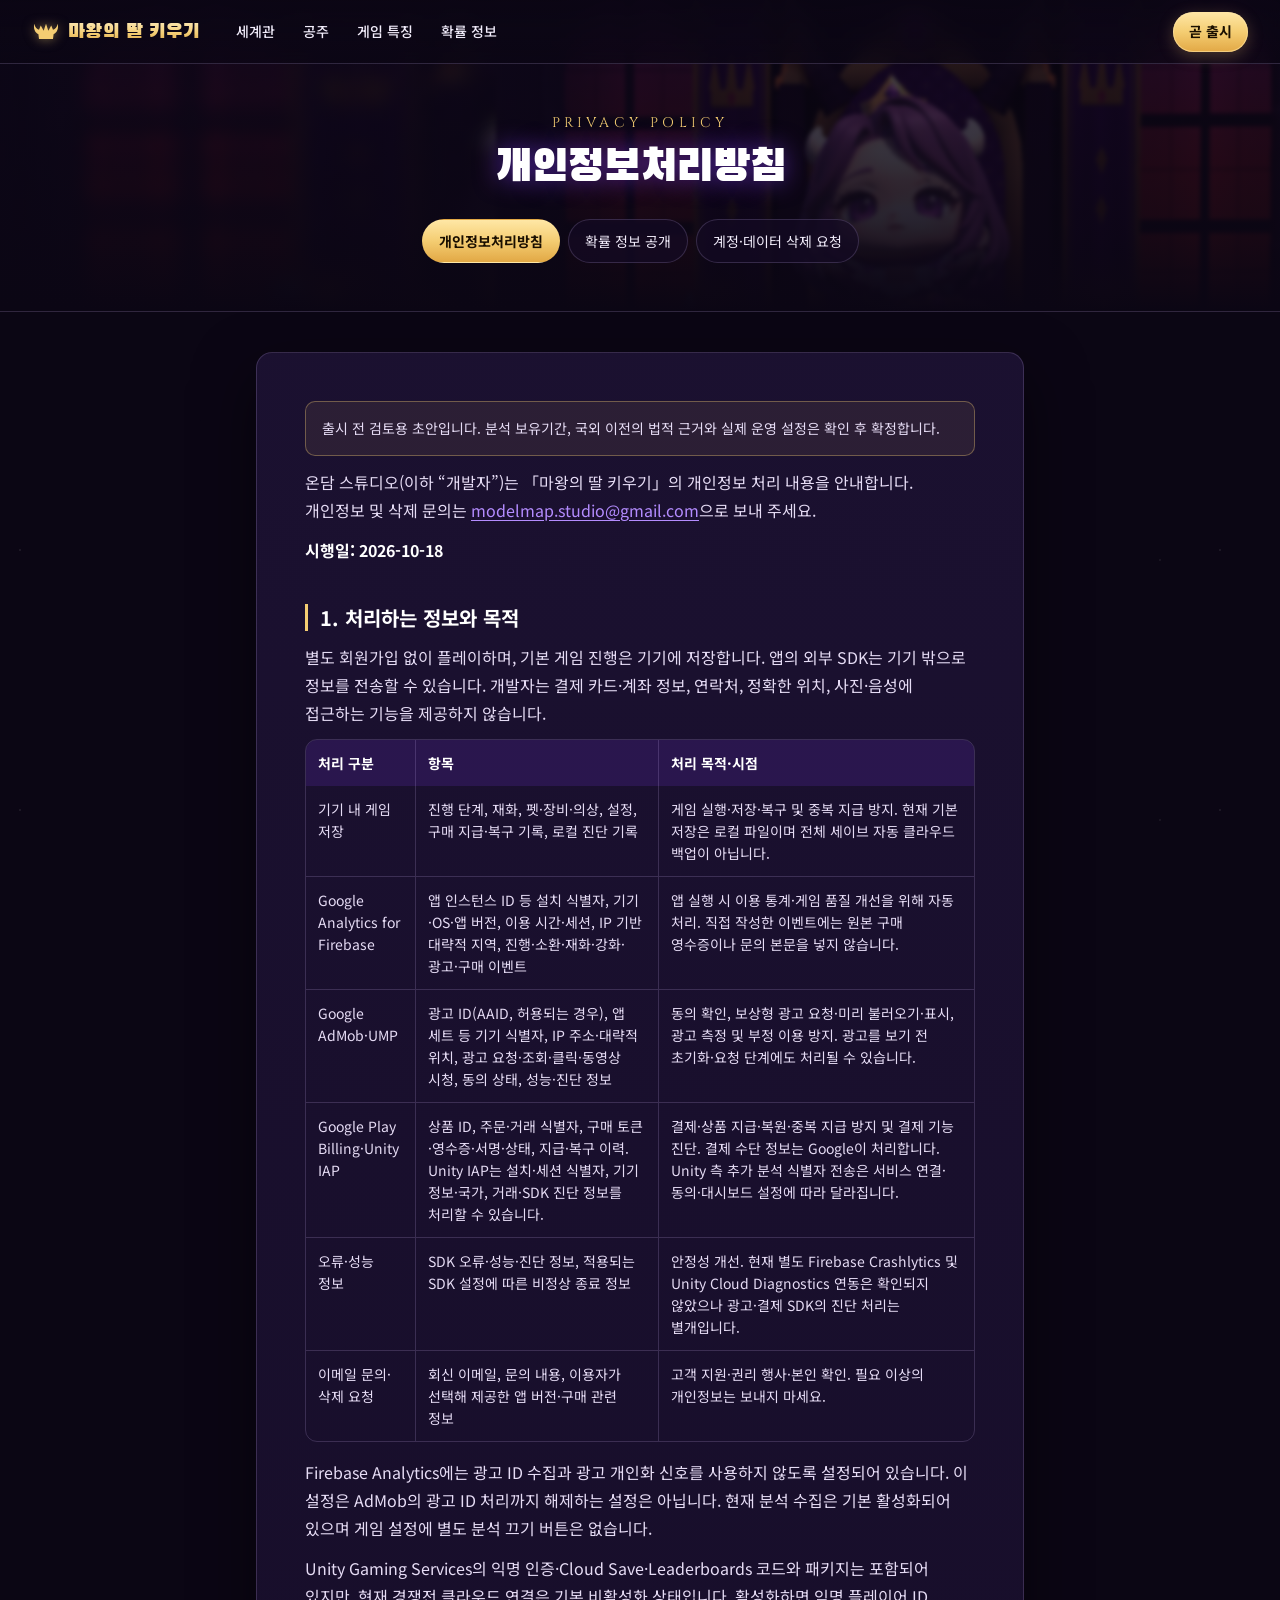
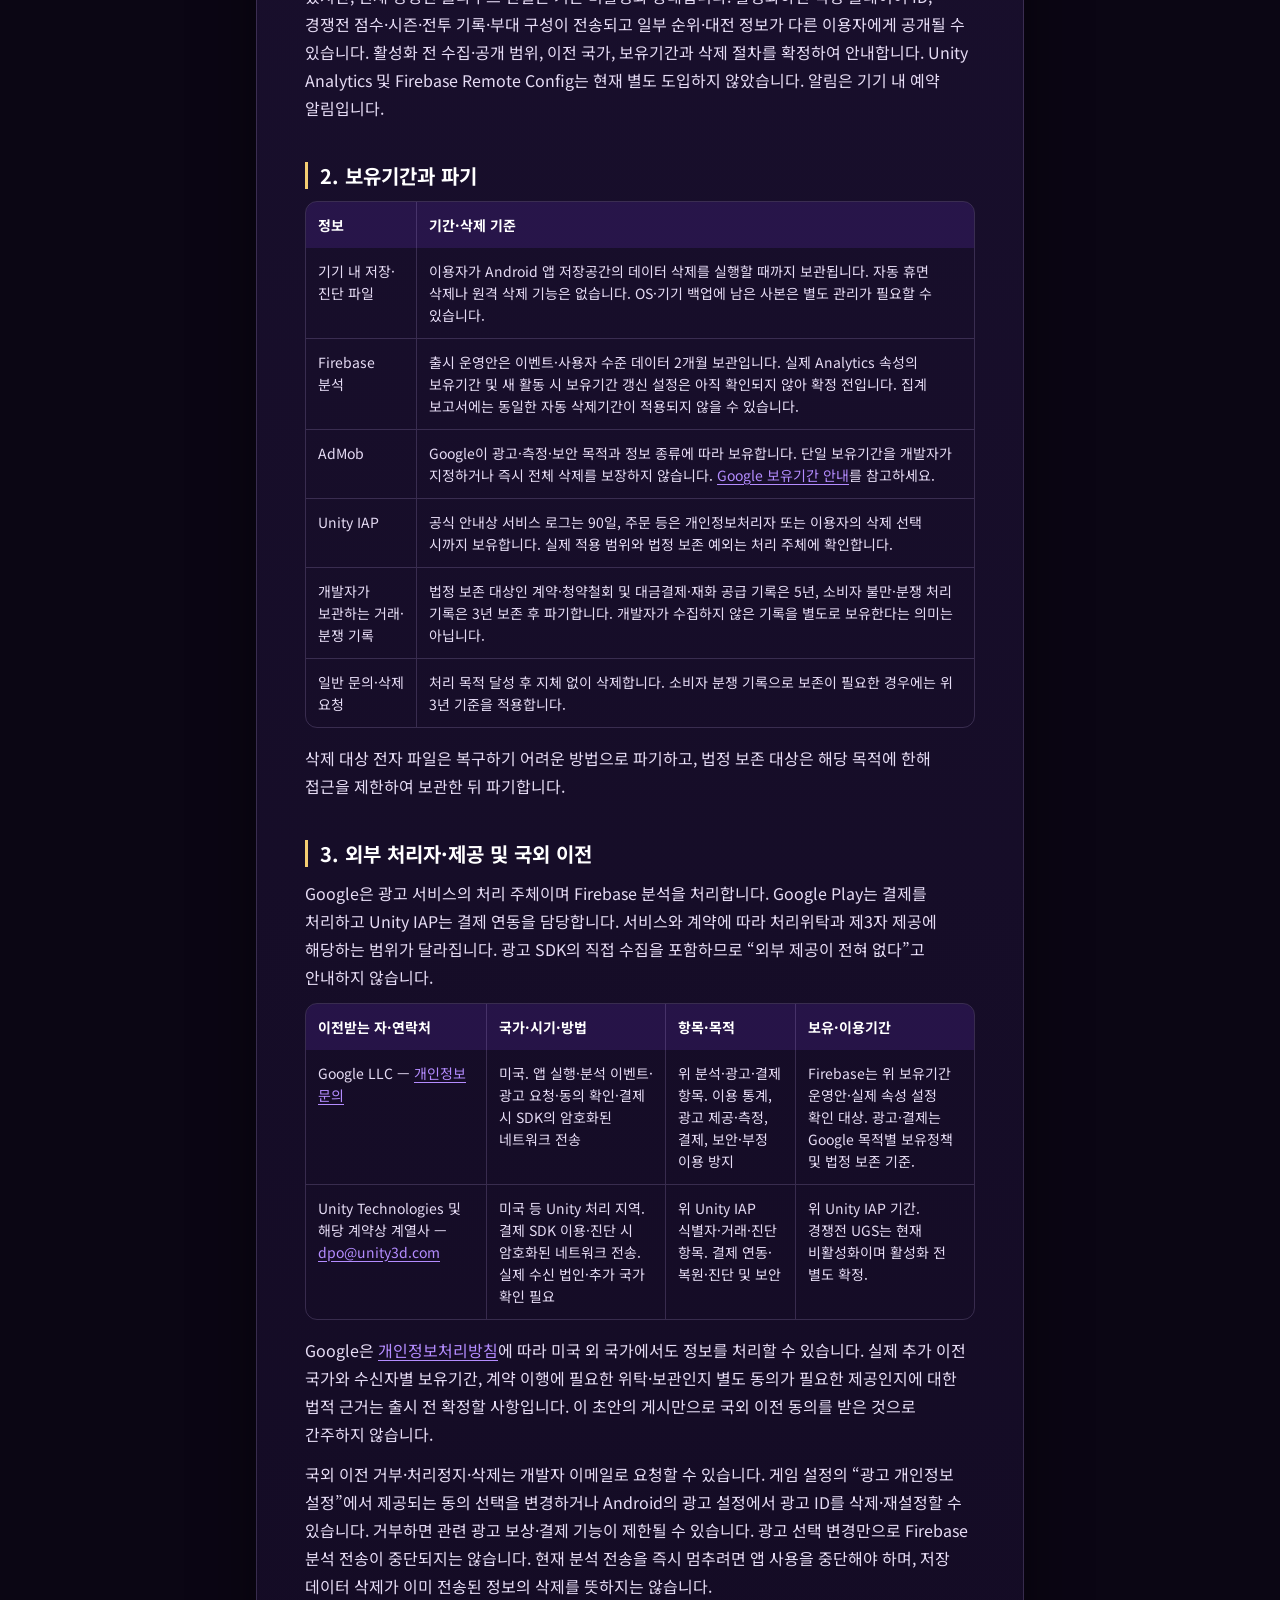
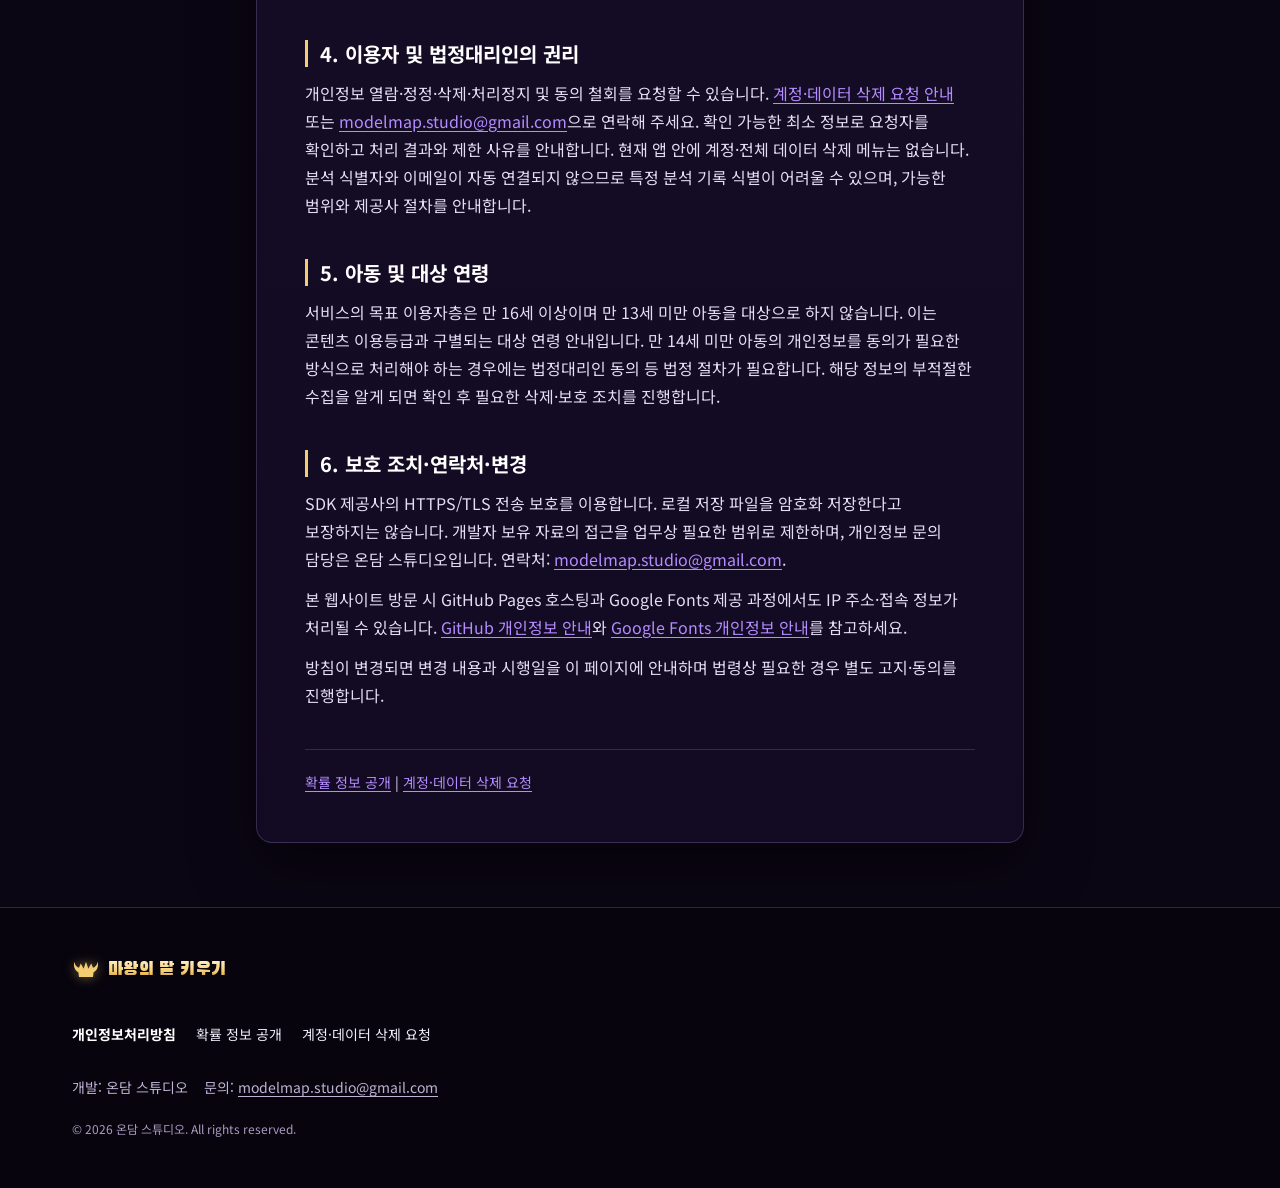
==== commit 3fc14dfe: "정책 페이지 갱신: 실제 SDK 데이터 흐름·확률표·삭제 요청 절차 Co-Authored-By: Claude Opus 5.5 <noreply@anthropic.com>" ====
--- a/privacy.html
+++ b/privacy.html
@@ -59,62 +59,57 @@
   </section>
   <div class="legal-wrap">
     <article id="doc" class="legal" aria-labelledby="doc-title">
-<!-- 본문 시작: 1차본과 동일 (지정 자리표시 [개발자명]·[이메일]만 채움) -->
-<p class="callout" role="note">초안입니다. 노란 표시([ ]) 자리표시는 게시 전에 실제 값으로 바꾸고, 출시 직전 법률 검토를 받으세요. 앱에 실제로 포함된 SDK와 일치하도록 확정해야 합니다.</p>
-<p>온담 스튜디오(이하 "개발자")는 모바일 게임 「마왕의 딸 키우기」(이하 "서비스")를 제공하면서 「개인정보 보호법」 등 관련 법령을 준수하며, 이용자의 개인정보를 다음과 같이 처리합니다.</p>
+<p class="callout" role="note">출시 전 검토용 초안입니다. 분석 보유기간, 국외 이전의 법적 근거와 실제 운영 설정은 확인 후 확정합니다.</p>
+<p>온담 스튜디오(이하 “개발자”)는 「마왕의 딸 키우기」의 개인정보 처리 내용을 안내합니다. 개인정보 및 삭제 문의는 <a href="mailto:modelmap.studio@gmail.com">modelmap.studio@gmail.com</a>으로 보내 주세요.</p>
+<p><strong>시행일: 2026-10-18</strong></p>
+<h2>1. 처리하는 정보와 목적</h2>
+<p>별도 회원가입 없이 플레이하며, 기본 게임 진행은 기기에 저장합니다. 앱의 외부 SDK는 기기 밖으로 정보를 전송할 수 있습니다. 개발자는 결제 카드·계좌 정보, 연락처, 정확한 위치, 사진·음성에 접근하는 기능을 제공하지 않습니다.</p>
+<div class="table-scroll" tabindex="0" role="region" aria-label="개인정보 항목과 이용 목적"><table class="wide">
+<thead><tr><th scope="col">처리 구분</th><th scope="col">항목</th><th scope="col">처리 목적·시점</th></tr></thead>
+<tbody>
+<tr><td>기기 내 게임 저장</td><td>진행 단계, 재화, 펫·장비·의상, 설정, 구매 지급·복구 기록, 로컬 진단 기록</td><td>게임 실행·저장·복구 및 중복 지급 방지. 현재 기본 저장은 로컬 파일이며 전체 세이브 자동 클라우드 백업이 아닙니다.</td></tr>
+<tr><td>Google Analytics for Firebase</td><td>앱 인스턴스 ID 등 설치 식별자, 기기·OS·앱 버전, 이용 시간·세션, IP 기반 대략적 지역, 진행·소환·재화·강화·광고·구매 이벤트</td><td>앱 실행 시 이용 통계·게임 품질 개선을 위해 자동 처리. 직접 작성한 이벤트에는 원본 구매 영수증이나 문의 본문을 넣지 않습니다.</td></tr>
+<tr><td>Google AdMob·UMP</td><td>광고 ID(AAID, 허용되는 경우), 앱 세트 등 기기 식별자, IP 주소·대략적 위치, 광고 요청·조회·클릭·동영상 시청, 동의 상태, 성능·진단 정보</td><td>동의 확인, 보상형 광고 요청·미리 불러오기·표시, 광고 측정 및 부정 이용 방지. 광고를 보기 전 초기화·요청 단계에도 처리될 수 있습니다.</td></tr>
+<tr><td>Google Play Billing·Unity IAP</td><td>상품 ID, 주문·거래 식별자, 구매 토큰·영수증·서명·상태, 지급·복구 이력. Unity IAP는 설치·세션 식별자, 기기 정보·국가, 거래·SDK 진단 정보를 처리할 수 있습니다.</td><td>결제·상품 지급·복원·중복 지급 방지 및 결제 기능 진단. 결제 수단 정보는 Google이 처리합니다. Unity 측 추가 분석 식별자 전송은 서비스 연결·동의·대시보드 설정에 따라 달라집니다.</td></tr>
+<tr><td>오류·성능 정보</td><td>SDK 오류·성능·진단 정보, 적용되는 SDK 설정에 따른 비정상 종료 정보</td><td>안정성 개선. 현재 별도 Firebase Crashlytics 및 Unity Cloud Diagnostics 연동은 확인되지 않았으나 광고·결제 SDK의 진단 처리는 별개입니다.</td></tr>
+<tr><td>이메일 문의·삭제 요청</td><td>회신 이메일, 문의 내용, 이용자가 선택해 제공한 앱 버전·구매 관련 정보</td><td>고객 지원·권리 행사·본인 확인. 필요 이상의 개인정보는 보내지 마세요.</td></tr>
+</tbody></table></div>
 
-<h2>1. 수집하는 개인정보 항목</h2>
-<p>서비스는 이름, 이메일, 전화번호, 정확한 위치, 연락처, 사진 등을 수집하지 않습니다. 서비스 이용 과정에서 아래 정보가 자동으로 생성·수집됩니다.</p>
-<div class="table-scroll" tabindex="0" role="region" aria-label="표"><table>
-<tr><th>구분</th><th>항목</th><th>수집 방법</th></tr>
-<tr><td>계정·저장 (Unity Gaming Services 인증·클라우드 저장)</td><td>플레이어 ID(익명 식별자), 게임 진행 데이터(재화, 캐릭터, 스테이지, 설정 등)</td><td>앱 실행 시 자동 생성</td></tr>
-<tr><td>서비스 이용 분석 (Unity Analytics, 도입 예정)</td><td>설치 ID, 기기 종류·OS 버전, 대략적 지역(IP 기반), 이용 기록(플레이 이벤트), 구매 이력, 비정상 종료 기록</td><td>자동 수집</td></tr>
-<tr><td>광고 (Google AdMob 보상형 광고)</td><td>광고 ID, IP 주소(대략적 위치 추정), 광고 조회·상호작용 기록, 진단 정보</td><td>광고 표시 시 자동 수집</td></tr>
-<tr><td>결제 (Google Play 결제)</td><td>구매 상품, 주문 번호, 구매 시각. 카드·계좌 정보는 Google이 처리하며 개발자는 받지 않습니다.</td><td>결제 시 Google Play에서 전달</td></tr>
-<tr><td>고객 문의</td><td>이메일 주소, 문의 내용(이용자가 직접 보낸 경우에 한함)</td><td>이용자 직접 전송</td></tr>
-</table></div>
+<p>Firebase Analytics에는 광고 ID 수집과 광고 개인화 신호를 사용하지 않도록 설정되어 있습니다. 이 설정은 AdMob의 광고 ID 처리까지 해제하는 설정은 아닙니다. 현재 분석 수집은 기본 활성화되어 있으며 게임 설정에 별도 분석 끄기 버튼은 없습니다.</p>
+<p>Unity Gaming Services의 익명 인증·Cloud Save·Leaderboards 코드와 패키지는 포함되어 있지만, 현재 경쟁전 클라우드 연결은 기본 비활성화 상태입니다. 활성화하면 익명 플레이어 ID, 경쟁전 점수·시즌·전투 기록·부대 구성이 전송되고 일부 순위·대전 정보가 다른 이용자에게 공개될 수 있습니다. 활성화 전 수집·공개 범위, 이전 국가, 보유기간과 삭제 절차를 확정하여 안내합니다. Unity Analytics 및 Firebase Remote Config는 현재 별도 도입하지 않았습니다. 알림은 기기 내 예약 알림입니다.</p>
+<h2>2. 보유기간과 파기</h2>
+<div class="table-scroll" tabindex="0" role="region" aria-label="개인정보 보유기간"><table class="wide">
+<thead><tr><th scope="col">정보</th><th scope="col">기간·삭제 기준</th></tr></thead>
+<tbody>
+<tr><td>기기 내 저장·진단 파일</td><td>이용자가 Android 앱 저장공간의 데이터 삭제를 실행할 때까지 보관됩니다. 자동 휴면 삭제나 원격 삭제 기능은 없습니다. OS·기기 백업에 남은 사본은 별도 관리가 필요할 수 있습니다.</td></tr>
+<tr><td>Firebase 분석</td><td>출시 운영안은 이벤트·사용자 수준 데이터 2개월 보관입니다. 실제 Analytics 속성의 보유기간 및 새 활동 시 보유기간 갱신 설정은 아직 확인되지 않아 확정 전입니다. 집계 보고서에는 동일한 자동 삭제기간이 적용되지 않을 수 있습니다.</td></tr>
+<tr><td>AdMob</td><td>Google이 광고·측정·보안 목적과 정보 종류에 따라 보유합니다. 단일 보유기간을 개발자가 지정하거나 즉시 전체 삭제를 보장하지 않습니다. <a href="https://policies.google.com/technologies/retention">Google 보유기간 안내</a>를 참고하세요.</td></tr>
+<tr><td>Unity IAP</td><td>공식 안내상 서비스 로그는 90일, 주문 등은 개인정보처리자 또는 이용자의 삭제 선택 시까지 보유합니다. 실제 적용 범위와 법정 보존 예외는 처리 주체에 확인합니다.</td></tr>
+<tr><td>개발자가 보관하는 거래·분쟁 기록</td><td>법정 보존 대상인 계약·청약철회 및 대금결제·재화 공급 기록은 5년, 소비자 불만·분쟁 처리 기록은 3년 보존 후 파기합니다. 개발자가 수집하지 않은 기록을 별도로 보유한다는 의미는 아닙니다.</td></tr>
+<tr><td>일반 문의·삭제 요청</td><td>처리 목적 달성 후 지체 없이 삭제합니다. 소비자 분쟁 기록으로 보존이 필요한 경우에는 위 3년 기준을 적용합니다.</td></tr>
+</tbody></table></div>
 
-<h2>2. 수집·이용 목적</h2>
-<ul><li>게임 진행 데이터 저장 및 기기 변경 시 복원, 계정 식별</li><li>유료 상품 지급 및 결제 내역 확인, 부정 이용 방지</li><li>보상형 광고 제공 및 광고 성과 측정</li><li>서비스 품질 개선, 오류 분석, 이용 통계</li><li>문의 응대 및 분쟁 처리</li></ul>
+<p>삭제 대상 전자 파일은 복구하기 어려운 방법으로 파기하고, 법정 보존 대상은 해당 목적에 한해 접근을 제한하여 보관한 뒤 파기합니다.</p>
+<h2>3. 외부 처리자·제공 및 국외 이전</h2>
+<p>Google은 광고 서비스의 처리 주체이며 Firebase 분석을 처리합니다. Google Play는 결제를 처리하고 Unity IAP는 결제 연동을 담당합니다. 서비스와 계약에 따라 처리위탁과 제3자 제공에 해당하는 범위가 달라집니다. 광고 SDK의 직접 수집을 포함하므로 “외부 제공이 전혀 없다”고 안내하지 않습니다.</p>
+<div class="table-scroll" tabindex="0" role="region" aria-label="개인정보 국외 이전"><table class="wide">
+<thead><tr><th scope="col">이전받는 자·연락처</th><th scope="col">국가·시기·방법</th><th scope="col">항목·목적</th><th scope="col">보유·이용기간</th></tr></thead>
+<tbody>
+<tr><td>Google LLC — <a href="https://support.google.com/policies/troubleshooter/7575787">개인정보 문의</a></td><td>미국. 앱 실행·분석 이벤트·광고 요청·동의 확인·결제 시 SDK의 암호화된 네트워크 전송</td><td>위 분석·광고·결제 항목. 이용 통계, 광고 제공·측정, 결제, 보안·부정 이용 방지</td><td>Firebase는 위 보유기간 운영안·실제 속성 설정 확인 대상. 광고·결제는 Google 목적별 보유정책 및 법정 보존 기준.</td></tr>
+<tr><td>Unity Technologies 및 해당 계약상 계열사 — <a href="mailto:dpo@unity3d.com">dpo@unity3d.com</a></td><td>미국 등 Unity 처리 지역. 결제 SDK 이용·진단 시 암호화된 네트워크 전송. 실제 수신 법인·추가 국가 확인 필요</td><td>위 Unity IAP 식별자·거래·진단 항목. 결제 연동·복원·진단 및 보안</td><td>위 Unity IAP 기간. 경쟁전 UGS는 현재 비활성화이며 활성화 전 별도 확정.</td></tr>
+</tbody></table></div>
 
-<h2>3. 보유 및 이용 기간</h2>
-<div class="table-scroll" tabindex="0" role="region" aria-label="표"><table>
-<tr><th>정보</th><th>보유 기간</th></tr>
-<tr><td>계정·게임 진행 데이터</td><td>서비스 이용 기간 동안 보유하며, 삭제 요청 시 또는 최종 접속 후 <span class="ph">[N]</span>일(예: 365일) 경과 시 지체 없이 파기</td></tr>
-<tr><td>분석·광고 관련 정보</td><td>각 제공사(Unity, Google)의 보관 정책에 따름. 개발자 측 보유 기간 <span class="ph">[N]</span>개월</td></tr>
-<tr><td>결제·거래 기록</td><td>「전자상거래 등에서의 소비자보호에 관한 법률」에 따라 5년(대금결제 및 재화 공급 기록), 소비자 불만·분쟁처리 기록 3년</td></tr>
-<tr><td>고객 문의</td><td>처리 완료 후 3년</td></tr>
-</table></div>
-
-<h2>4. 개인정보의 제3자 제공</h2>
-<p>개발자는 이용자의 개인정보를 원칙적으로 제3자에게 제공하지 않습니다. 다만 이용자의 동의가 있거나 법령에 근거한 수사기관 등의 적법한 요청이 있는 경우는 예외입니다. 광고 SDK(Google AdMob)는 광고 제공을 위해 위 1항의 광고 관련 정보를 Google이 직접 수집하며, 이는 Google의 개인정보처리방침에 따릅니다.</p>
-
-<h2>5. 개인정보 처리 위탁 및 국외 이전</h2>
-<div class="table-scroll" tabindex="0" role="region" aria-label="표"><table class="wide">
-<tr><th>수탁자(제공 서비스)</th><th>위탁 업무</th><th>이전 항목</th><th>이전 국가·시기·방법</th><th>보유·이용 기간</th></tr>
-<tr><td>Unity Technologies 및 계열사 (Unity Gaming Services: 인증, 클라우드 저장, 분석)</td><td>계정 인증, 게임 데이터 저장, 이용 분석</td><td>플레이어 ID, 진행 데이터, 이용 기록</td><td><span class="ph">[저장 리전 확인: 예 미국/EU]</span> / 서비스 이용 시 / 네트워크 전송</td><td>삭제 요청 또는 위탁 종료 시까지</td></tr>
-<tr><td>Google LLC (Google AdMob, Google Play 결제)</td><td>광고 제공·측정, 결제 처리</td><td>광고 ID, IP 주소, 광고 상호작용, 구매 정보</td><td>미국 등 / 서비스 이용 시 / 네트워크 전송</td><td>Google 정책에 따름</td></tr>
-</table></div>
-<p>이용자는 국외 이전을 거부할 수 있으나, 이 경우 클라우드 저장·광고 보상 등 일부 기능 이용이 제한될 수 있습니다. 위탁 내용이 변경되면 본 방침을 개정하여 공지합니다.</p>
-
-<h2>6. 개인정보 파기 절차 및 방법</h2>
-<ul><li>보유 기간 경과 또는 처리 목적 달성 시 지체 없이 파기합니다. 법령상 보존 의무가 있는 정보는 별도 분리하여 해당 기간 보관 후 파기합니다.</li><li>전자적 파일은 복구할 수 없는 방법으로 영구 삭제합니다.</li></ul>
-
-<h2>7. 이용자(법정대리인)의 권리와 행사 방법</h2>
-<ul><li>이용자는 언제든지 개인정보 열람, 정정, 삭제, 처리정지를 요청할 수 있습니다.</li><li>요청은 <a href="mailto:modelmap.studio@gmail.com">modelmap.studio@gmail.com</a>로 접수하거나 <a href="delete-account.html">계정·데이터 삭제 요청 페이지</a>를 이용해 주세요. 본인 확인 후 지체 없이 처리합니다.</li><li>기기 설정에서 광고 ID를 초기화하거나 맞춤 광고를 해제할 수 있습니다(Android 설정 &gt; Google &gt; 광고).</li><li>서비스는 만 <span class="ph">[14/15/18]</span>세 이상을 대상으로 하며, 만 14세 미만 아동의 개인정보를 의도적으로 수집하지 않습니다. 확인 시 즉시 삭제합니다.</li></ul>
-
-<h2>8. 개인정보의 안전성 확보 조치</h2>
-<p>전송 구간 암호화(HTTPS/TLS), 접근 권한 최소화, 외부 서비스 접근 키 관리 등 합리적인 보호 조치를 취합니다.</p>
-
-<h2>9. 개인정보 보호책임자</h2>
-<div class="table-scroll" tabindex="0" role="region" aria-label="표"><table><tr><th>성명</th><td>온담 스튜디오</td></tr><tr><th>이메일</th><td><a href="mailto:modelmap.studio@gmail.com">modelmap.studio@gmail.com</a></td></tr></table></div>
-<p>개인정보 침해 신고·상담: 개인정보침해신고센터(privacy.kisa.or.kr, 국번없이 118), 개인정보분쟁조정위원회(kopico.go.kr, 1833-6972), 대검찰청(spo.go.kr, 1301), 경찰청 사이버수사국(ecrm.police.go.kr, 182).</p>
-
-<h2>10. 방침의 변경</h2>
-<p>내용이 변경되면 시행 7일 전부터 본 페이지에 공지합니다.</p>
-<p><strong>시행일: <span class="ph">[YYYY-MM-DD]</span></strong> (최초 게시)</p>
+<p>Google은 <a href="https://policies.google.com/privacy">개인정보처리방침</a>에 따라 미국 외 국가에서도 정보를 처리할 수 있습니다. 실제 추가 이전 국가와 수신자별 보유기간, 계약 이행에 필요한 위탁·보관인지 별도 동의가 필요한 제공인지에 대한 법적 근거는 출시 전 확정할 사항입니다. 이 초안의 게시만으로 국외 이전 동의를 받은 것으로 간주하지 않습니다.</p>
+<p>국외 이전 거부·처리정지·삭제는 개발자 이메일로 요청할 수 있습니다. 게임 설정의 “광고 개인정보 설정”에서 제공되는 동의 선택을 변경하거나 Android의 광고 설정에서 광고 ID를 삭제·재설정할 수 있습니다. 거부하면 관련 광고 보상·결제 기능이 제한될 수 있습니다. 광고 선택 변경만으로 Firebase 분석 전송이 중단되지는 않습니다. 현재 분석 전송을 즉시 멈추려면 앱 사용을 중단해야 하며, 저장 데이터 삭제가 이미 전송된 정보의 삭제를 뜻하지는 않습니다.</p>
+<h2>4. 이용자 및 법정대리인의 권리</h2>
+<p>개인정보 열람·정정·삭제·처리정지 및 동의 철회를 요청할 수 있습니다. <a href="delete-account.html">계정·데이터 삭제 요청 안내</a> 또는 <a href="mailto:modelmap.studio@gmail.com">modelmap.studio@gmail.com</a>으로 연락해 주세요. 확인 가능한 최소 정보로 요청자를 확인하고 처리 결과와 제한 사유를 안내합니다. 현재 앱 안에 계정·전체 데이터 삭제 메뉴는 없습니다. 분석 식별자와 이메일이 자동 연결되지 않으므로 특정 분석 기록 식별이 어려울 수 있으며, 가능한 범위와 제공사 절차를 안내합니다.</p>
+<h2>5. 아동 및 대상 연령</h2>
+<p>서비스의 목표 이용자층은 만 16세 이상이며 만 13세 미만 아동을 대상으로 하지 않습니다. 이는 콘텐츠 이용등급과 구별되는 대상 연령 안내입니다. 만 14세 미만 아동의 개인정보를 동의가 필요한 방식으로 처리해야 하는 경우에는 법정대리인 동의 등 법정 절차가 필요합니다. 해당 정보의 부적절한 수집을 알게 되면 확인 후 필요한 삭제·보호 조치를 진행합니다.</p>
+<h2>6. 보호 조치·연락처·변경</h2>
+<p>SDK 제공사의 HTTPS/TLS 전송 보호를 이용합니다. 로컬 저장 파일을 암호화 저장한다고 보장하지는 않습니다. 개발자 보유 자료의 접근을 업무상 필요한 범위로 제한하며, 개인정보 문의 담당은 온담 스튜디오입니다. 연락처: <a href="mailto:modelmap.studio@gmail.com">modelmap.studio@gmail.com</a>.</p>
+<p>본 웹사이트 방문 시 GitHub Pages 호스팅과 Google Fonts 제공 과정에서도 IP 주소·접속 정보가 처리될 수 있습니다. <a href="https://docs.github.com/en/site-policy/privacy-policies/github-general-privacy-statement">GitHub 개인정보 안내</a>와 <a href="https://developers.google.com/fonts/faq/privacy">Google Fonts 개인정보 안내</a>를 참고하세요.</p>
+<p>방침이 변경되면 변경 내용과 시행일을 이 페이지에 안내하며 법령상 필요한 경우 별도 고지·동의를 진행합니다.</p>
 <p class="doc-links"><a href="probability.html">확률 정보 공개</a> | <a href="delete-account.html">계정·데이터 삭제 요청</a></p>
-<!-- 본문 끝 -->
     </article>
   </div>
 </main>
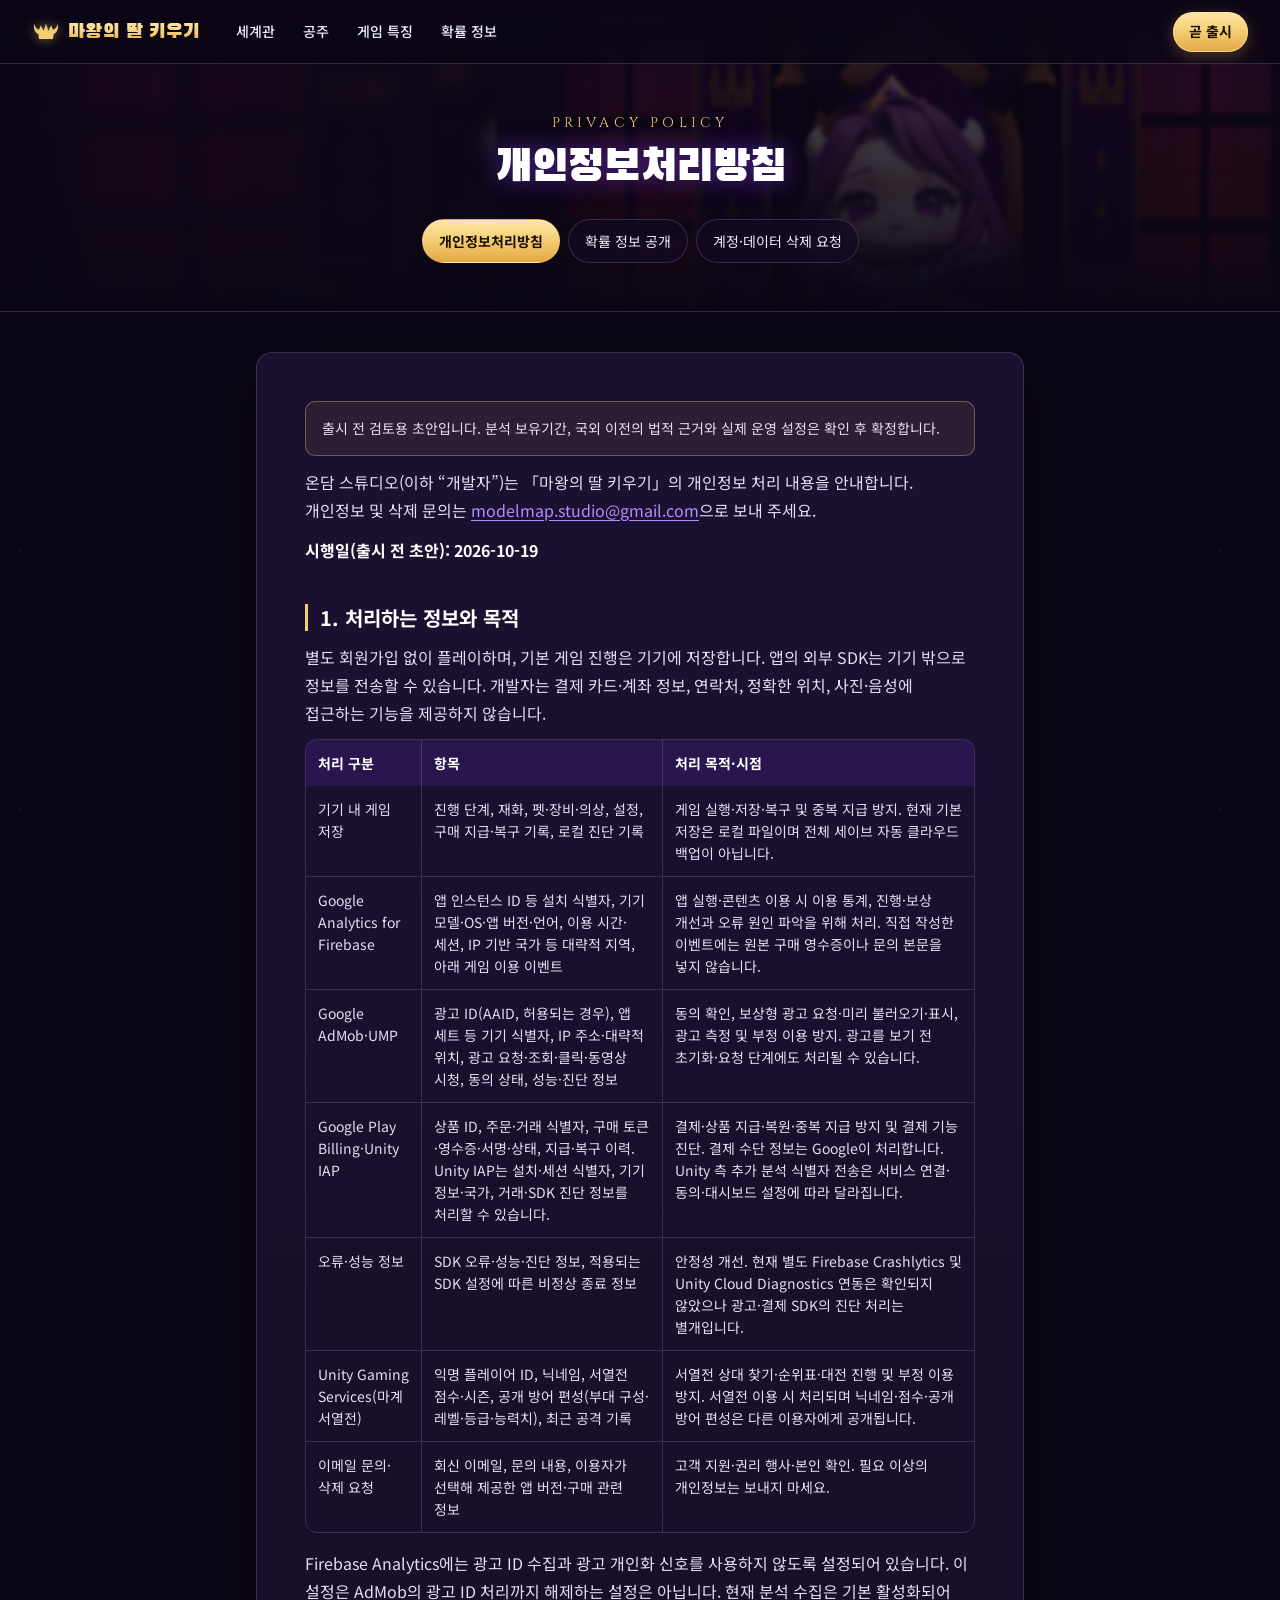
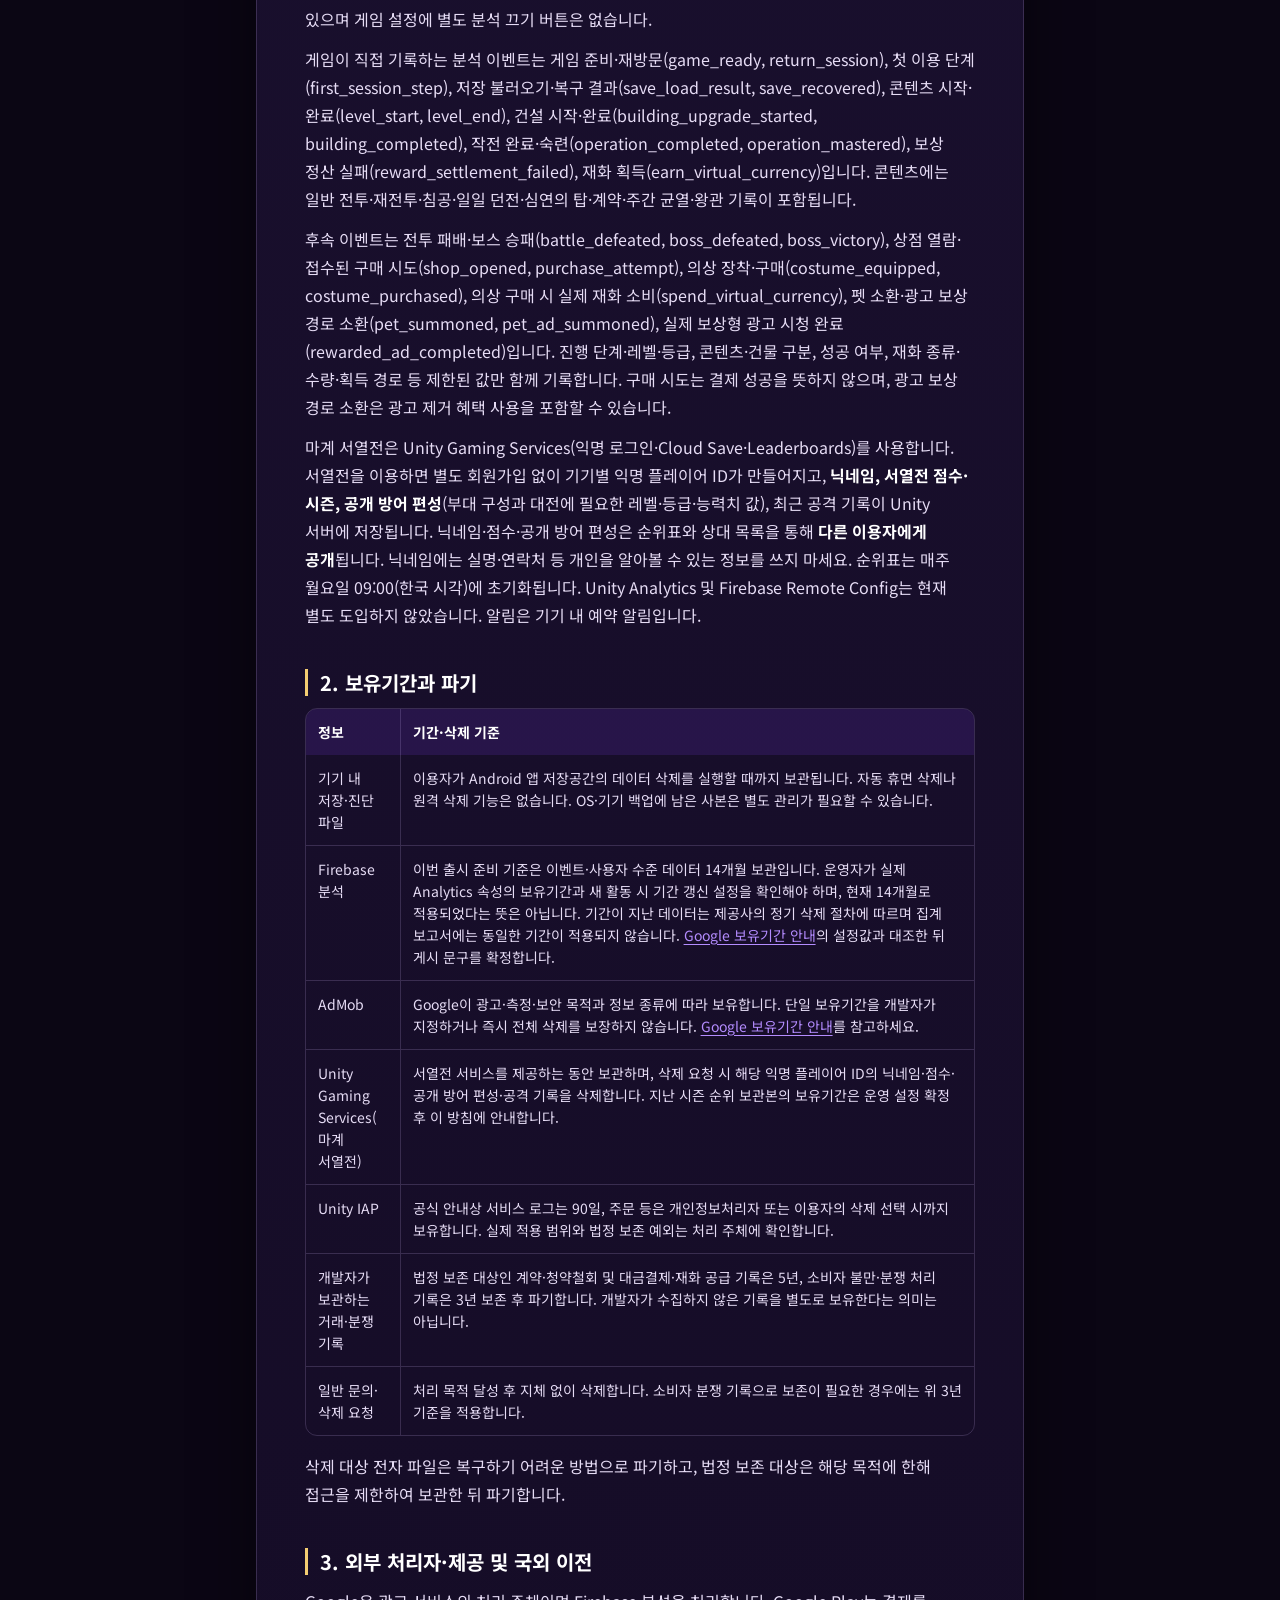
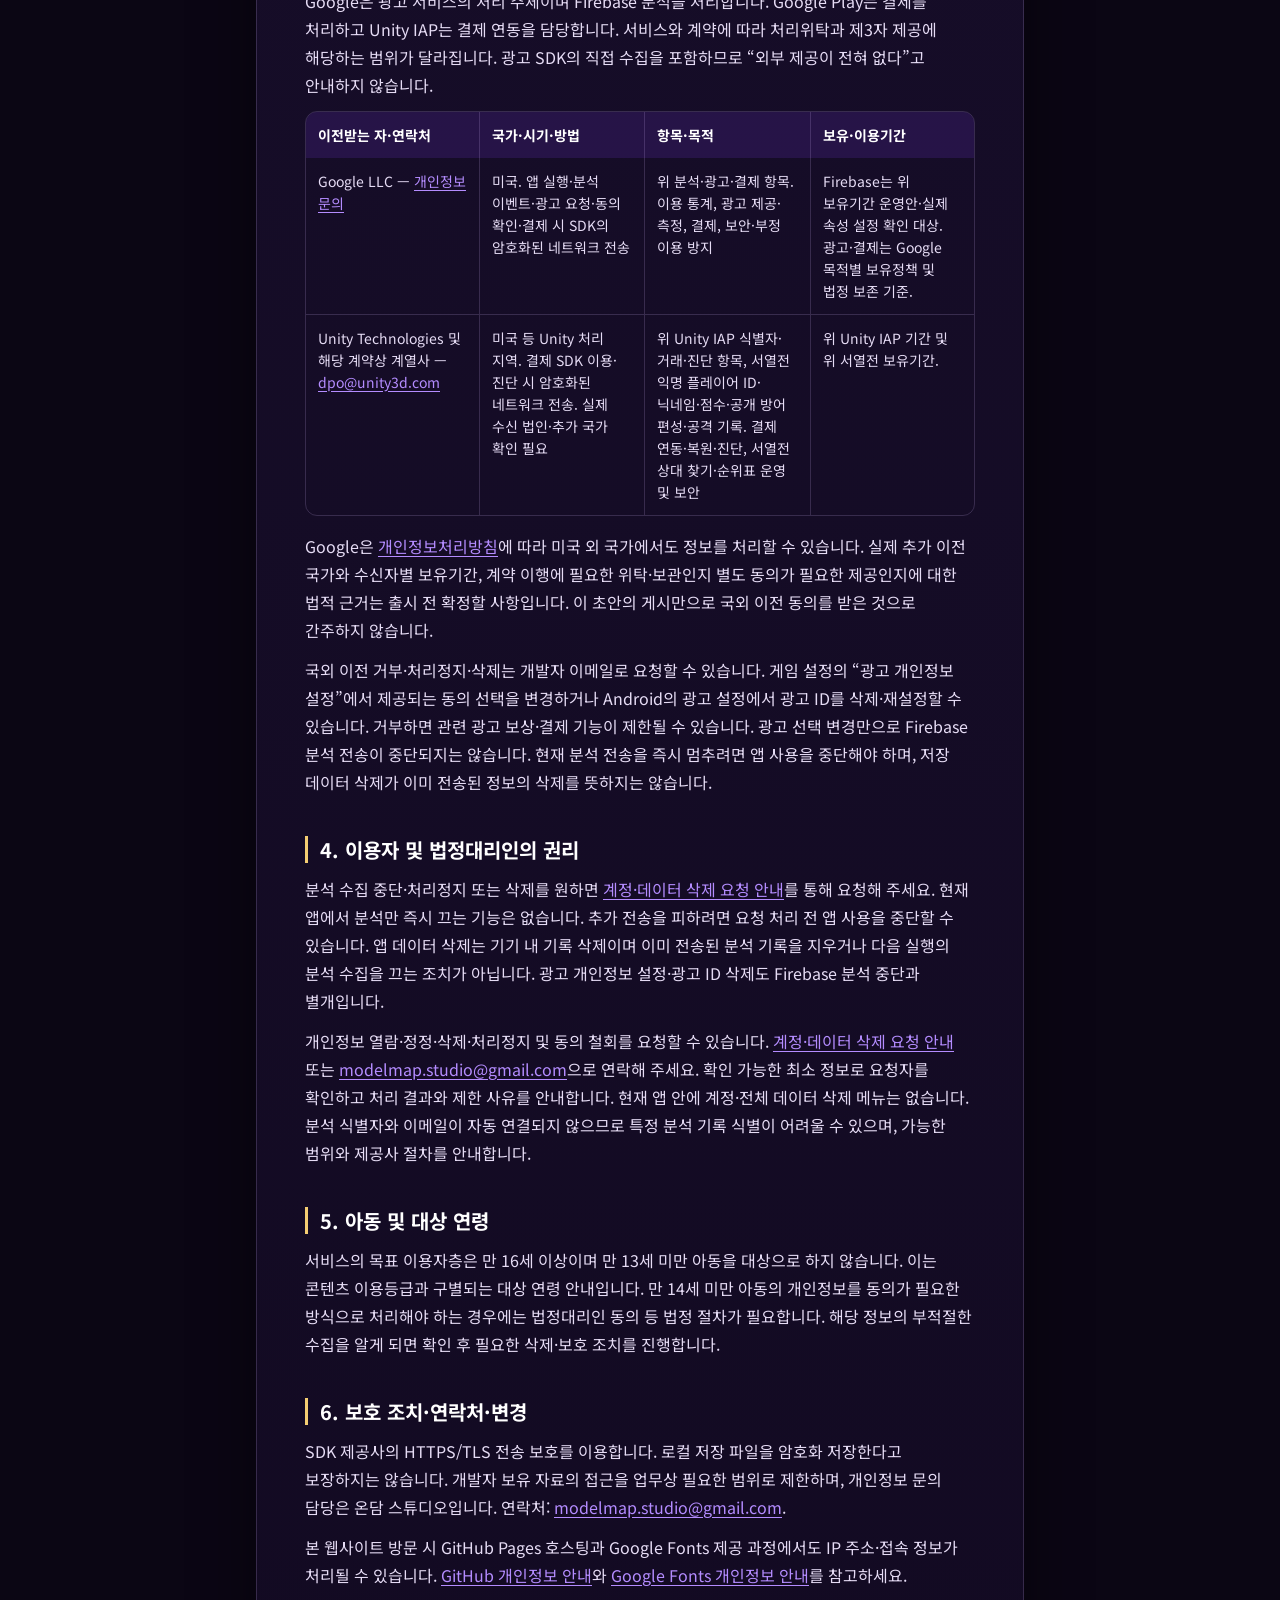
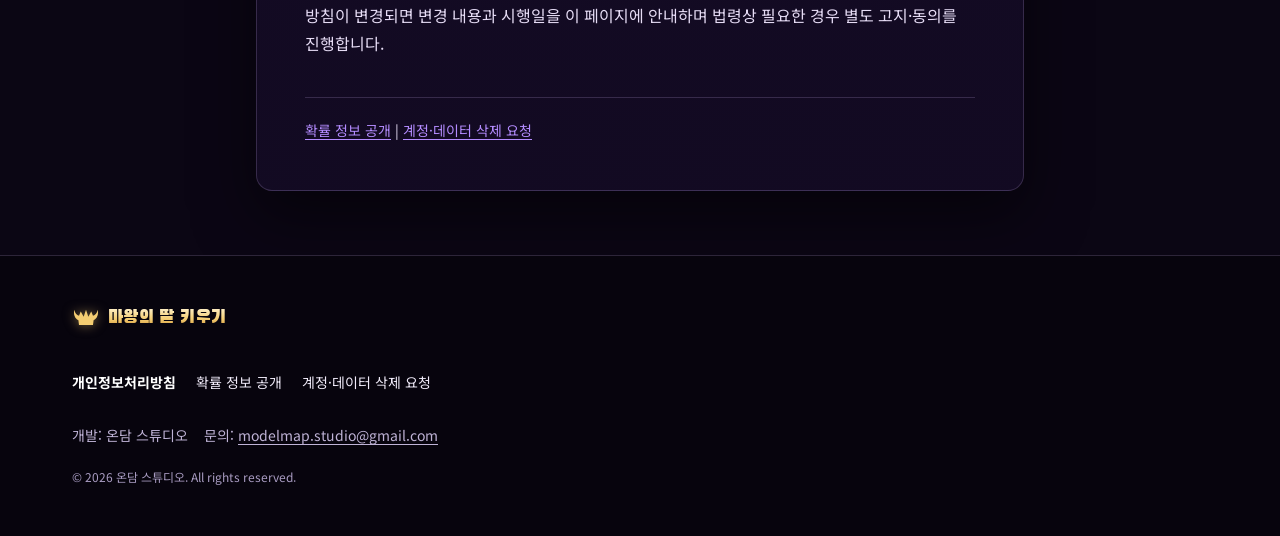
==== commit 3d8484c6: "개인정보처리방침: 마계 서열전(닉네임·공개 방어 편성) 수집·공개 항목 추가 Co-Authored-By: Claude Opus 5.5 <noreply@anthropic.com>" ====
--- a/privacy.html
+++ b/privacy.html
@@ -61,29 +61,33 @@
     <article id="doc" class="legal" aria-labelledby="doc-title">
 <p class="callout" role="note">출시 전 검토용 초안입니다. 분석 보유기간, 국외 이전의 법적 근거와 실제 운영 설정은 확인 후 확정합니다.</p>
 <p>온담 스튜디오(이하 “개발자”)는 「마왕의 딸 키우기」의 개인정보 처리 내용을 안내합니다. 개인정보 및 삭제 문의는 <a href="mailto:modelmap.studio@gmail.com">modelmap.studio@gmail.com</a>으로 보내 주세요.</p>
-<p><strong>시행일: 2026-10-18</strong></p>
+<p><strong>시행일(출시 전 초안): 2026-10-19</strong></p>
 <h2>1. 처리하는 정보와 목적</h2>
 <p>별도 회원가입 없이 플레이하며, 기본 게임 진행은 기기에 저장합니다. 앱의 외부 SDK는 기기 밖으로 정보를 전송할 수 있습니다. 개발자는 결제 카드·계좌 정보, 연락처, 정확한 위치, 사진·음성에 접근하는 기능을 제공하지 않습니다.</p>
 <div class="table-scroll" tabindex="0" role="region" aria-label="개인정보 항목과 이용 목적"><table class="wide">
 <thead><tr><th scope="col">처리 구분</th><th scope="col">항목</th><th scope="col">처리 목적·시점</th></tr></thead>
 <tbody>
 <tr><td>기기 내 게임 저장</td><td>진행 단계, 재화, 펫·장비·의상, 설정, 구매 지급·복구 기록, 로컬 진단 기록</td><td>게임 실행·저장·복구 및 중복 지급 방지. 현재 기본 저장은 로컬 파일이며 전체 세이브 자동 클라우드 백업이 아닙니다.</td></tr>
-<tr><td>Google Analytics for Firebase</td><td>앱 인스턴스 ID 등 설치 식별자, 기기·OS·앱 버전, 이용 시간·세션, IP 기반 대략적 지역, 진행·소환·재화·강화·광고·구매 이벤트</td><td>앱 실행 시 이용 통계·게임 품질 개선을 위해 자동 처리. 직접 작성한 이벤트에는 원본 구매 영수증이나 문의 본문을 넣지 않습니다.</td></tr>
+<tr><td>Google Analytics for Firebase</td><td>앱 인스턴스 ID 등 설치 식별자, 기기 모델·OS·앱 버전·언어, 이용 시간·세션, IP 기반 국가 등 대략적 지역, 아래 게임 이용 이벤트</td><td>앱 실행·콘텐츠 이용 시 이용 통계, 진행·보상 개선과 오류 원인 파악을 위해 처리. 직접 작성한 이벤트에는 원본 구매 영수증이나 문의 본문을 넣지 않습니다.</td></tr>
 <tr><td>Google AdMob·UMP</td><td>광고 ID(AAID, 허용되는 경우), 앱 세트 등 기기 식별자, IP 주소·대략적 위치, 광고 요청·조회·클릭·동영상 시청, 동의 상태, 성능·진단 정보</td><td>동의 확인, 보상형 광고 요청·미리 불러오기·표시, 광고 측정 및 부정 이용 방지. 광고를 보기 전 초기화·요청 단계에도 처리될 수 있습니다.</td></tr>
 <tr><td>Google Play Billing·Unity IAP</td><td>상품 ID, 주문·거래 식별자, 구매 토큰·영수증·서명·상태, 지급·복구 이력. Unity IAP는 설치·세션 식별자, 기기 정보·국가, 거래·SDK 진단 정보를 처리할 수 있습니다.</td><td>결제·상품 지급·복원·중복 지급 방지 및 결제 기능 진단. 결제 수단 정보는 Google이 처리합니다. Unity 측 추가 분석 식별자 전송은 서비스 연결·동의·대시보드 설정에 따라 달라집니다.</td></tr>
 <tr><td>오류·성능 정보</td><td>SDK 오류·성능·진단 정보, 적용되는 SDK 설정에 따른 비정상 종료 정보</td><td>안정성 개선. 현재 별도 Firebase Crashlytics 및 Unity Cloud Diagnostics 연동은 확인되지 않았으나 광고·결제 SDK의 진단 처리는 별개입니다.</td></tr>
+<tr><td>Unity Gaming Services(마계 서열전)</td><td>익명 플레이어 ID, 닉네임, 서열전 점수·시즌, 공개 방어 편성(부대 구성·레벨·등급·능력치), 최근 공격 기록</td><td>서열전 상대 찾기·순위표·대전 진행 및 부정 이용 방지. 서열전 이용 시 처리되며 닉네임·점수·공개 방어 편성은 다른 이용자에게 공개됩니다.</td></tr>
 <tr><td>이메일 문의·삭제 요청</td><td>회신 이메일, 문의 내용, 이용자가 선택해 제공한 앱 버전·구매 관련 정보</td><td>고객 지원·권리 행사·본인 확인. 필요 이상의 개인정보는 보내지 마세요.</td></tr>
 </tbody></table></div>
 
 <p>Firebase Analytics에는 광고 ID 수집과 광고 개인화 신호를 사용하지 않도록 설정되어 있습니다. 이 설정은 AdMob의 광고 ID 처리까지 해제하는 설정은 아닙니다. 현재 분석 수집은 기본 활성화되어 있으며 게임 설정에 별도 분석 끄기 버튼은 없습니다.</p>
-<p>Unity Gaming Services의 익명 인증·Cloud Save·Leaderboards 코드와 패키지는 포함되어 있지만, 현재 경쟁전 클라우드 연결은 기본 비활성화 상태입니다. 활성화하면 익명 플레이어 ID, 경쟁전 점수·시즌·전투 기록·부대 구성이 전송되고 일부 순위·대전 정보가 다른 이용자에게 공개될 수 있습니다. 활성화 전 수집·공개 범위, 이전 국가, 보유기간과 삭제 절차를 확정하여 안내합니다. Unity Analytics 및 Firebase Remote Config는 현재 별도 도입하지 않았습니다. 알림은 기기 내 예약 알림입니다.</p>
+<p>게임이 직접 기록하는 분석 이벤트는 게임 준비·재방문(game_ready, return_session), 첫 이용 단계(first_session_step), 저장 불러오기·복구 결과(save_load_result, save_recovered), 콘텐츠 시작·완료(level_start, level_end), 건설 시작·완료(building_upgrade_started, building_completed), 작전 완료·숙련(operation_completed, operation_mastered), 보상 정산 실패(reward_settlement_failed), 재화 획득(earn_virtual_currency)입니다. 콘텐츠에는 일반 전투·재전투·침공·일일 던전·심연의 탑·계약·주간 균열·왕관 기록이 포함됩니다.</p>
+<p>후속 이벤트는 전투 패배·보스 승패(battle_defeated, boss_defeated, boss_victory), 상점 열람·접수된 구매 시도(shop_opened, purchase_attempt), 의상 장착·구매(costume_equipped, costume_purchased), 의상 구매 시 실제 재화 소비(spend_virtual_currency), 펫 소환·광고 보상 경로 소환(pet_summoned, pet_ad_summoned), 실제 보상형 광고 시청 완료(rewarded_ad_completed)입니다. 진행 단계·레벨·등급, 콘텐츠·건물 구분, 성공 여부, 재화 종류·수량·획득 경로 등 제한된 값만 함께 기록합니다. 구매 시도는 결제 성공을 뜻하지 않으며, 광고 보상 경로 소환은 광고 제거 혜택 사용을 포함할 수 있습니다.</p>
+<p>마계 서열전은 Unity Gaming Services(익명 로그인·Cloud Save·Leaderboards)를 사용합니다. 서열전을 이용하면 별도 회원가입 없이 기기별 익명 플레이어 ID가 만들어지고, <strong>닉네임, 서열전 점수·시즌, 공개 방어 편성</strong>(부대 구성과 대전에 필요한 레벨·등급·능력치 값), 최근 공격 기록이 Unity 서버에 저장됩니다. 닉네임·점수·공개 방어 편성은 순위표와 상대 목록을 통해 <strong>다른 이용자에게 공개</strong>됩니다. 닉네임에는 실명·연락처 등 개인을 알아볼 수 있는 정보를 쓰지 마세요. 순위표는 매주 월요일 09:00(한국 시각)에 초기화됩니다. Unity Analytics 및 Firebase Remote Config는 현재 별도 도입하지 않았습니다. 알림은 기기 내 예약 알림입니다.</p>
 <h2>2. 보유기간과 파기</h2>
 <div class="table-scroll" tabindex="0" role="region" aria-label="개인정보 보유기간"><table class="wide">
 <thead><tr><th scope="col">정보</th><th scope="col">기간·삭제 기준</th></tr></thead>
 <tbody>
 <tr><td>기기 내 저장·진단 파일</td><td>이용자가 Android 앱 저장공간의 데이터 삭제를 실행할 때까지 보관됩니다. 자동 휴면 삭제나 원격 삭제 기능은 없습니다. OS·기기 백업에 남은 사본은 별도 관리가 필요할 수 있습니다.</td></tr>
-<tr><td>Firebase 분석</td><td>출시 운영안은 이벤트·사용자 수준 데이터 2개월 보관입니다. 실제 Analytics 속성의 보유기간 및 새 활동 시 보유기간 갱신 설정은 아직 확인되지 않아 확정 전입니다. 집계 보고서에는 동일한 자동 삭제기간이 적용되지 않을 수 있습니다.</td></tr>
+<tr><td>Firebase 분석</td><td>이번 출시 준비 기준은 이벤트·사용자 수준 데이터 14개월 보관입니다. 운영자가 실제 Analytics 속성의 보유기간과 새 활동 시 기간 갱신 설정을 확인해야 하며, 현재 14개월로 적용되었다는 뜻은 아닙니다. 기간이 지난 데이터는 제공사의 정기 삭제 절차에 따르며 집계 보고서에는 동일한 기간이 적용되지 않습니다. <a href="https://support.google.com/analytics/answer/7667196?hl=ko">Google 보유기간 안내</a>의 설정값과 대조한 뒤 게시 문구를 확정합니다.</td></tr>
 <tr><td>AdMob</td><td>Google이 광고·측정·보안 목적과 정보 종류에 따라 보유합니다. 단일 보유기간을 개발자가 지정하거나 즉시 전체 삭제를 보장하지 않습니다. <a href="https://policies.google.com/technologies/retention">Google 보유기간 안내</a>를 참고하세요.</td></tr>
+<tr><td>Unity Gaming Services(마계 서열전)</td><td>서열전 서비스를 제공하는 동안 보관하며, 삭제 요청 시 해당 익명 플레이어 ID의 닉네임·점수·공개 방어 편성·공격 기록을 삭제합니다. 지난 시즌 순위 보관본의 보유기간은 운영 설정 확정 후 이 방침에 안내합니다.</td></tr>
 <tr><td>Unity IAP</td><td>공식 안내상 서비스 로그는 90일, 주문 등은 개인정보처리자 또는 이용자의 삭제 선택 시까지 보유합니다. 실제 적용 범위와 법정 보존 예외는 처리 주체에 확인합니다.</td></tr>
 <tr><td>개발자가 보관하는 거래·분쟁 기록</td><td>법정 보존 대상인 계약·청약철회 및 대금결제·재화 공급 기록은 5년, 소비자 불만·분쟁 처리 기록은 3년 보존 후 파기합니다. 개발자가 수집하지 않은 기록을 별도로 보유한다는 의미는 아닙니다.</td></tr>
 <tr><td>일반 문의·삭제 요청</td><td>처리 목적 달성 후 지체 없이 삭제합니다. 소비자 분쟁 기록으로 보존이 필요한 경우에는 위 3년 기준을 적용합니다.</td></tr>
@@ -96,12 +100,13 @@
 <thead><tr><th scope="col">이전받는 자·연락처</th><th scope="col">국가·시기·방법</th><th scope="col">항목·목적</th><th scope="col">보유·이용기간</th></tr></thead>
 <tbody>
 <tr><td>Google LLC — <a href="https://support.google.com/policies/troubleshooter/7575787">개인정보 문의</a></td><td>미국. 앱 실행·분석 이벤트·광고 요청·동의 확인·결제 시 SDK의 암호화된 네트워크 전송</td><td>위 분석·광고·결제 항목. 이용 통계, 광고 제공·측정, 결제, 보안·부정 이용 방지</td><td>Firebase는 위 보유기간 운영안·실제 속성 설정 확인 대상. 광고·결제는 Google 목적별 보유정책 및 법정 보존 기준.</td></tr>
-<tr><td>Unity Technologies 및 해당 계약상 계열사 — <a href="mailto:dpo@unity3d.com">dpo@unity3d.com</a></td><td>미국 등 Unity 처리 지역. 결제 SDK 이용·진단 시 암호화된 네트워크 전송. 실제 수신 법인·추가 국가 확인 필요</td><td>위 Unity IAP 식별자·거래·진단 항목. 결제 연동·복원·진단 및 보안</td><td>위 Unity IAP 기간. 경쟁전 UGS는 현재 비활성화이며 활성화 전 별도 확정.</td></tr>
+<tr><td>Unity Technologies 및 해당 계약상 계열사 — <a href="mailto:dpo@unity3d.com">dpo@unity3d.com</a></td><td>미국 등 Unity 처리 지역. 결제 SDK 이용·진단 시 암호화된 네트워크 전송. 실제 수신 법인·추가 국가 확인 필요</td><td>위 Unity IAP 식별자·거래·진단 항목, 서열전 익명 플레이어 ID·닉네임·점수·공개 방어 편성·공격 기록. 결제 연동·복원·진단, 서열전 상대 찾기·순위표 운영 및 보안</td><td>위 Unity IAP 기간 및 위 서열전 보유기간.</td></tr>
 </tbody></table></div>
 
 <p>Google은 <a href="https://policies.google.com/privacy">개인정보처리방침</a>에 따라 미국 외 국가에서도 정보를 처리할 수 있습니다. 실제 추가 이전 국가와 수신자별 보유기간, 계약 이행에 필요한 위탁·보관인지 별도 동의가 필요한 제공인지에 대한 법적 근거는 출시 전 확정할 사항입니다. 이 초안의 게시만으로 국외 이전 동의를 받은 것으로 간주하지 않습니다.</p>
 <p>국외 이전 거부·처리정지·삭제는 개발자 이메일로 요청할 수 있습니다. 게임 설정의 “광고 개인정보 설정”에서 제공되는 동의 선택을 변경하거나 Android의 광고 설정에서 광고 ID를 삭제·재설정할 수 있습니다. 거부하면 관련 광고 보상·결제 기능이 제한될 수 있습니다. 광고 선택 변경만으로 Firebase 분석 전송이 중단되지는 않습니다. 현재 분석 전송을 즉시 멈추려면 앱 사용을 중단해야 하며, 저장 데이터 삭제가 이미 전송된 정보의 삭제를 뜻하지는 않습니다.</p>
 <h2>4. 이용자 및 법정대리인의 권리</h2>
+<p>분석 수집 중단·처리정지 또는 삭제를 원하면 <a href="delete-account.html">계정·데이터 삭제 요청 안내</a>를 통해 요청해 주세요. 현재 앱에서 분석만 즉시 끄는 기능은 없습니다. 추가 전송을 피하려면 요청 처리 전 앱 사용을 중단할 수 있습니다. 앱 데이터 삭제는 기기 내 기록 삭제이며 이미 전송된 분석 기록을 지우거나 다음 실행의 분석 수집을 끄는 조치가 아닙니다. 광고 개인정보 설정·광고 ID 삭제도 Firebase 분석 중단과 별개입니다.</p>
 <p>개인정보 열람·정정·삭제·처리정지 및 동의 철회를 요청할 수 있습니다. <a href="delete-account.html">계정·데이터 삭제 요청 안내</a> 또는 <a href="mailto:modelmap.studio@gmail.com">modelmap.studio@gmail.com</a>으로 연락해 주세요. 확인 가능한 최소 정보로 요청자를 확인하고 처리 결과와 제한 사유를 안내합니다. 현재 앱 안에 계정·전체 데이터 삭제 메뉴는 없습니다. 분석 식별자와 이메일이 자동 연결되지 않으므로 특정 분석 기록 식별이 어려울 수 있으며, 가능한 범위와 제공사 절차를 안내합니다.</p>
 <h2>5. 아동 및 대상 연령</h2>
 <p>서비스의 목표 이용자층은 만 16세 이상이며 만 13세 미만 아동을 대상으로 하지 않습니다. 이는 콘텐츠 이용등급과 구별되는 대상 연령 안내입니다. 만 14세 미만 아동의 개인정보를 동의가 필요한 방식으로 처리해야 하는 경우에는 법정대리인 동의 등 법정 절차가 필요합니다. 해당 정보의 부적절한 수집을 알게 되면 확인 후 필요한 삭제·보호 조치를 진행합니다.</p>
@@ -132,4 +137,4 @@
   </div>
 </footer>
 </body>
-</html>+</html>
